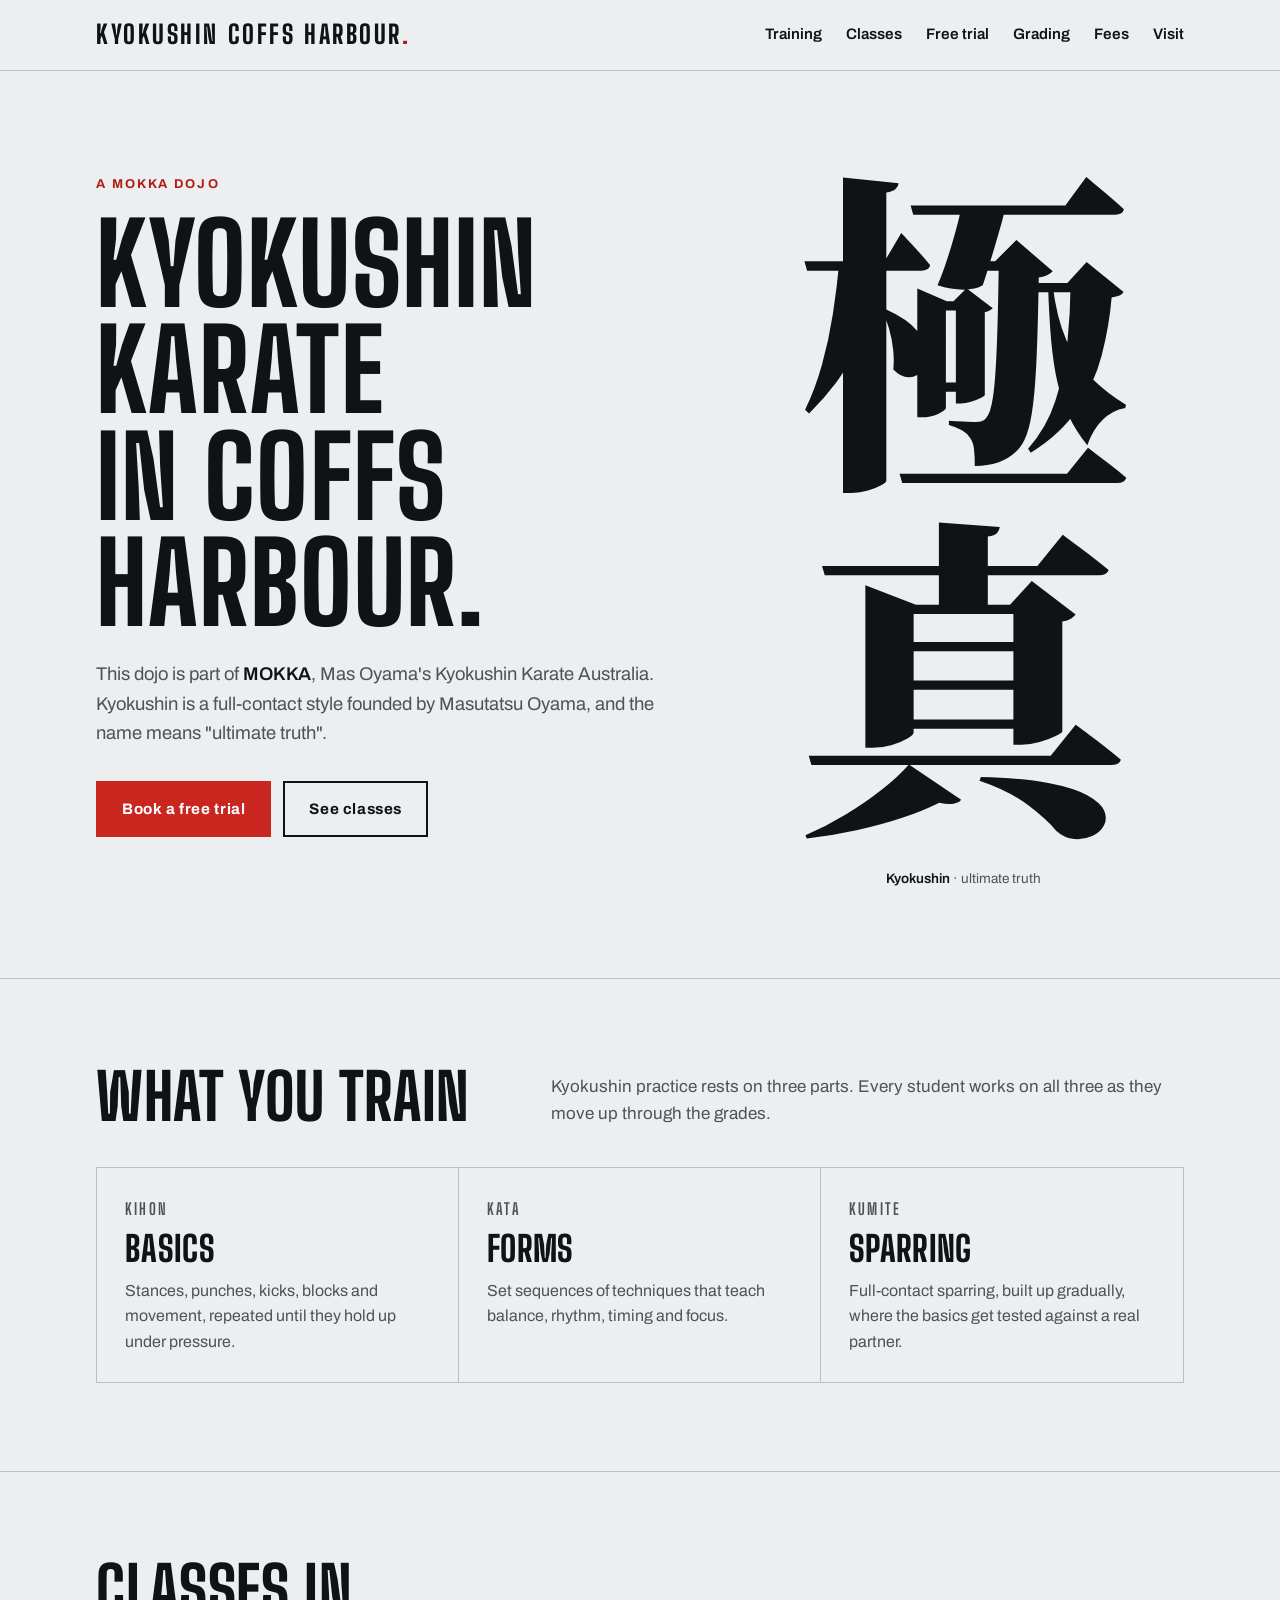
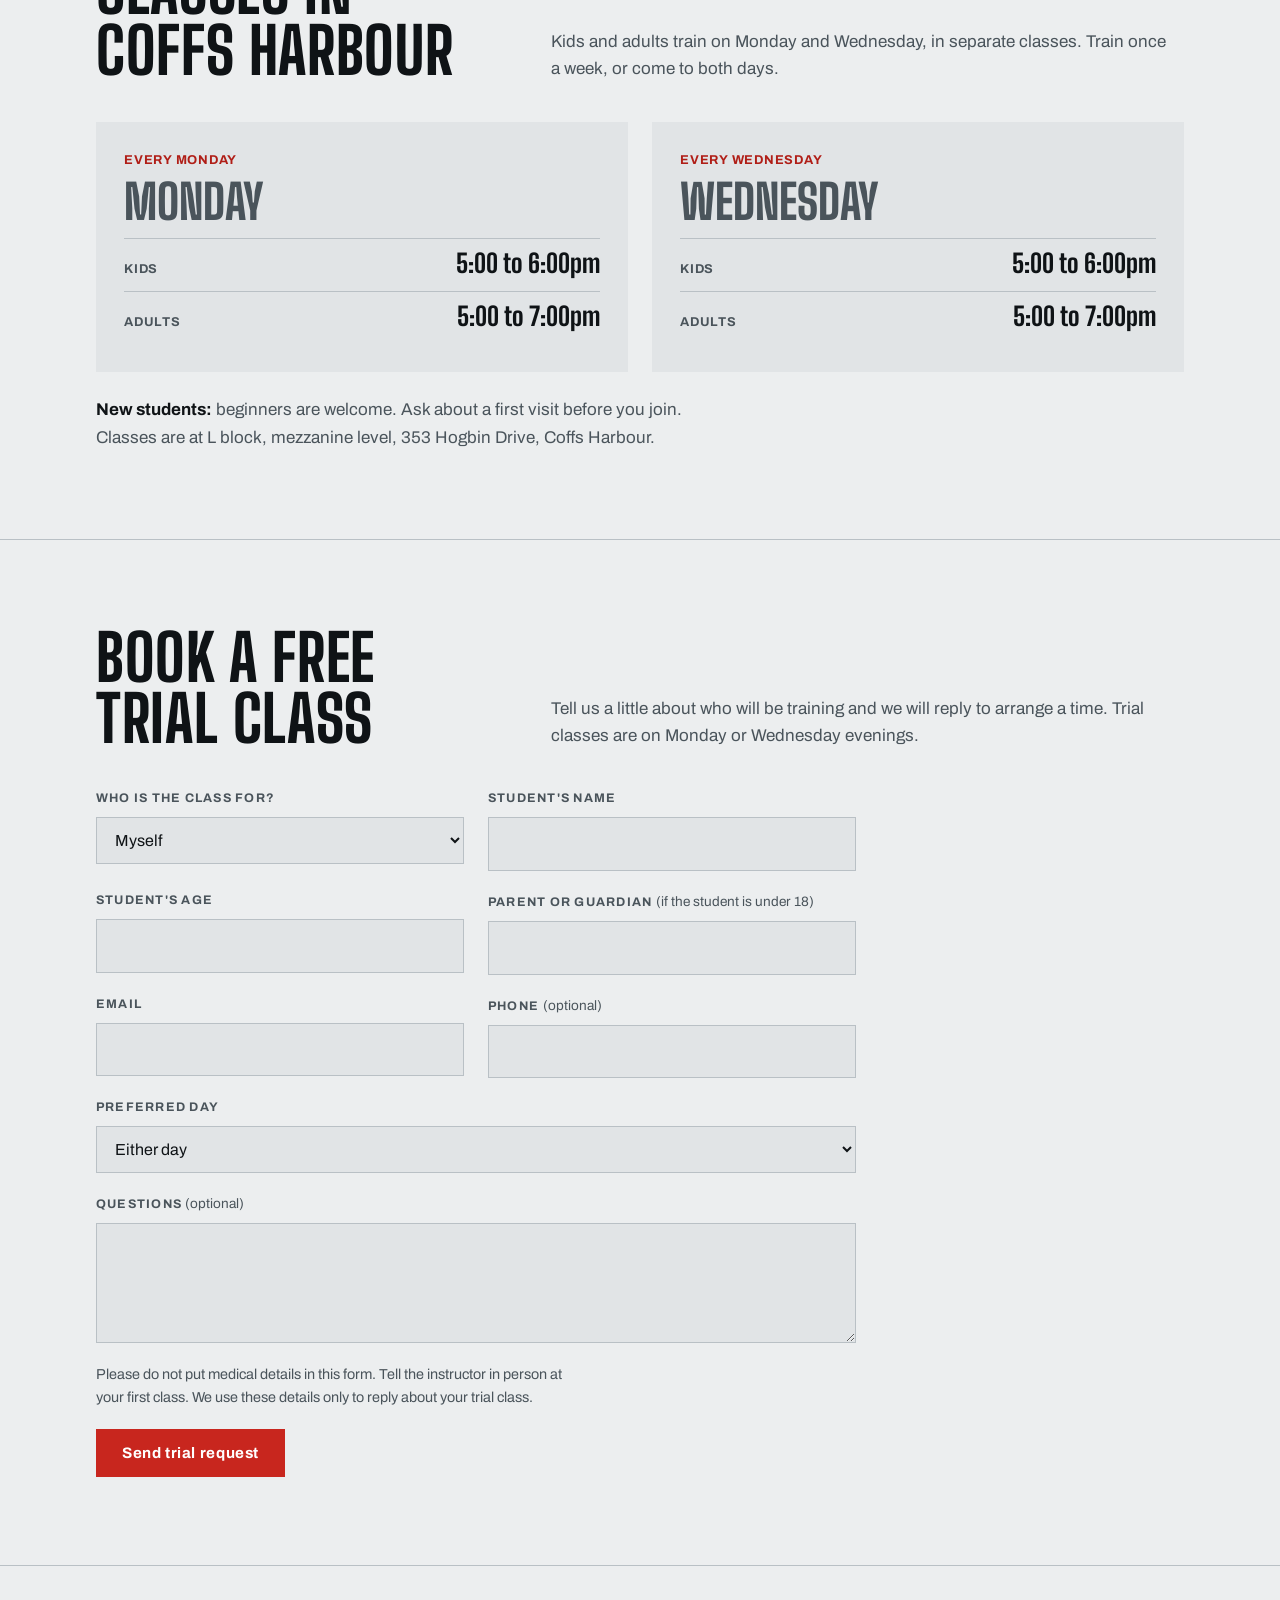
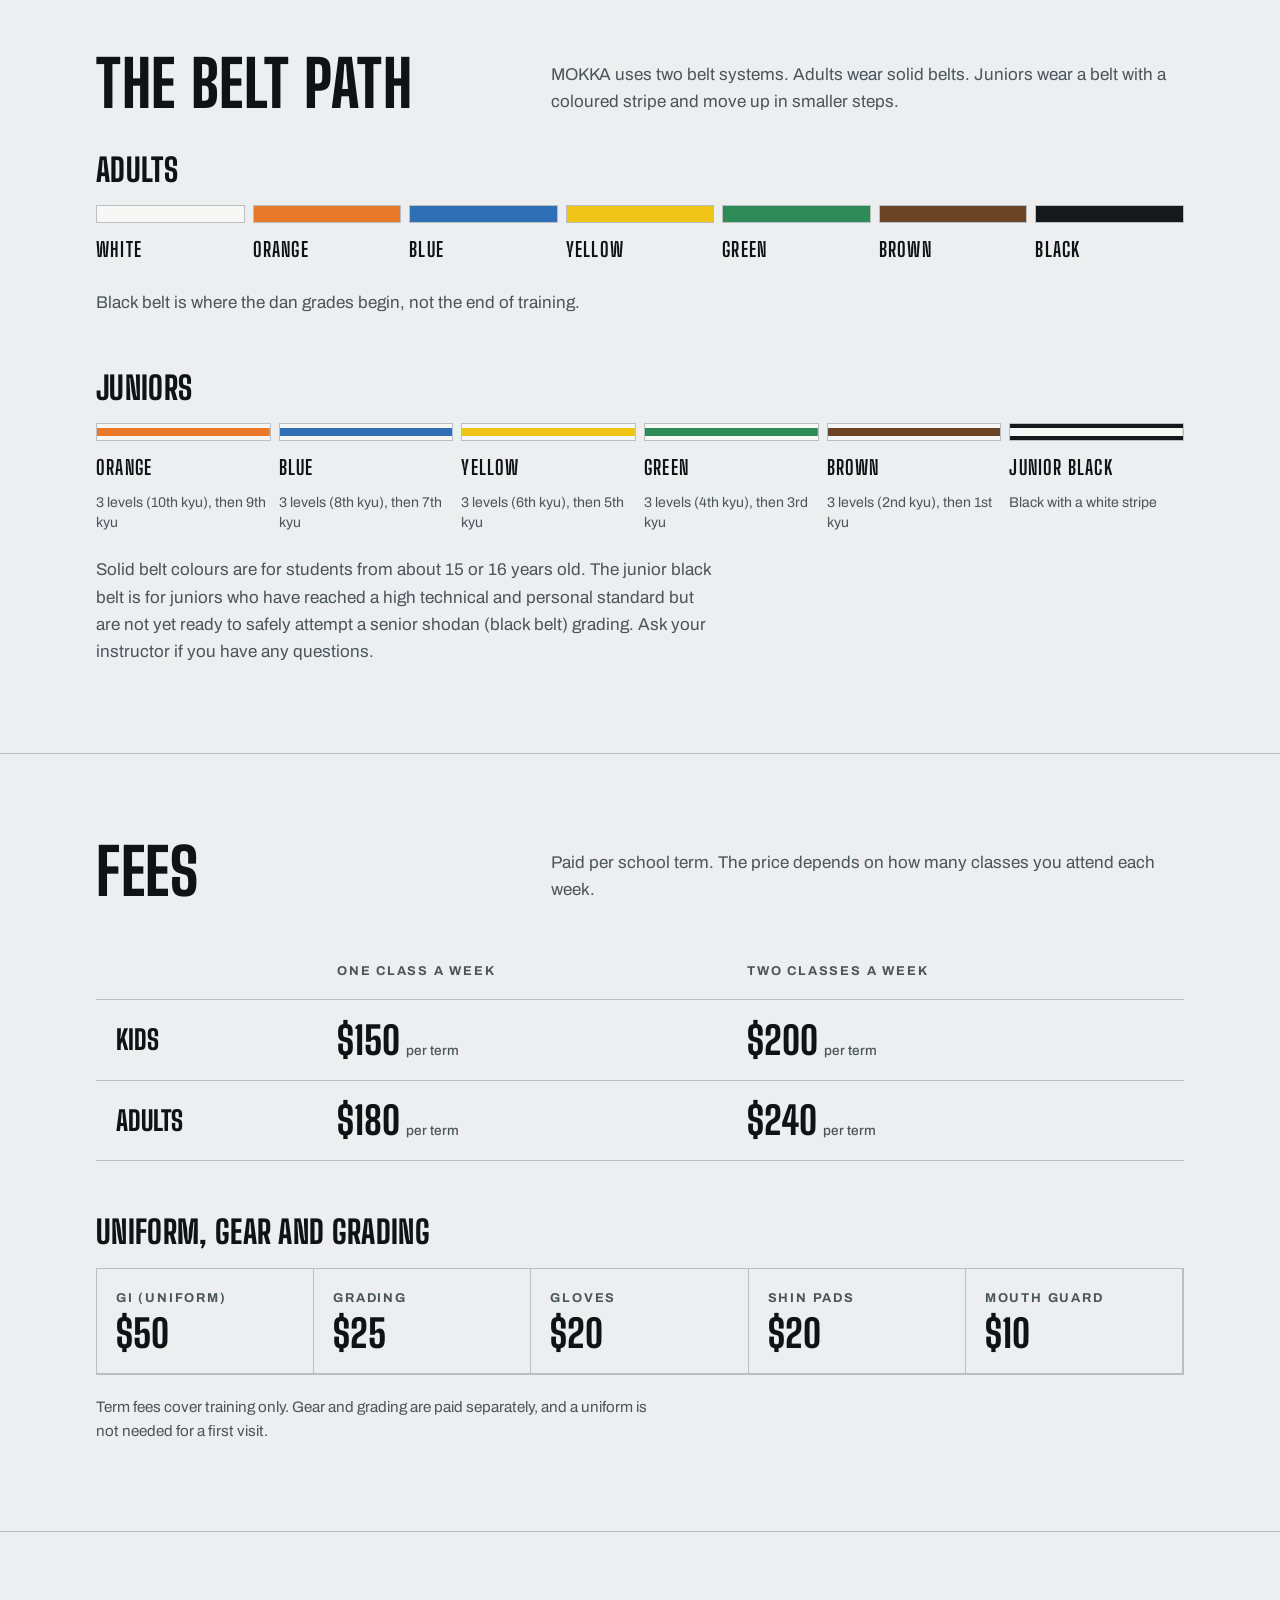
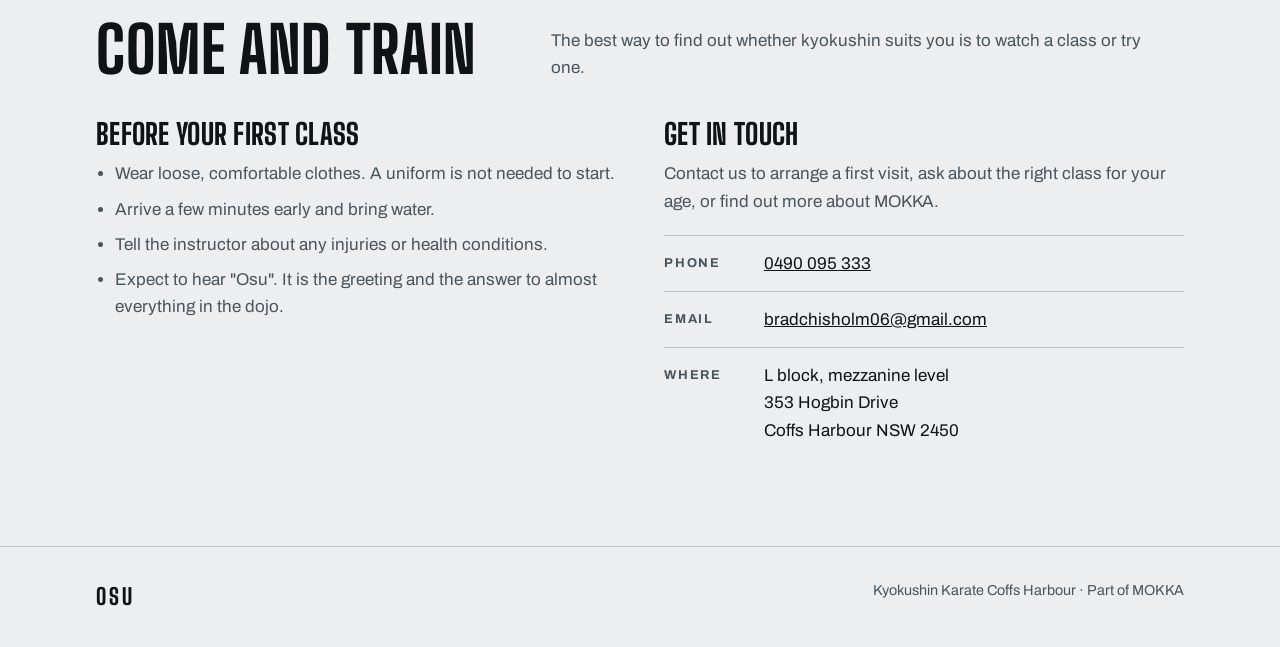
==== index.html @ 37fc2d50 "Add files via upload" ====
<!doctype html><html lang="en-AU"><head><meta charset=utf8><meta name=viewport content="width=device-width,initial-scale=1,viewport-fit=cover"><style>:root{color-scheme:light;box-sizing:border-box;padding-top:env(safe-area-inset-top,0px);padding-bottom:env(safe-area-inset-bottom,0px)}html{scroll-padding-top:env(safe-area-inset-top,0px)}body{margin:0;padding:0;font:14px -apple-system,BlinkMacSystemFont,sans-serif;background:#fff;color:#000}img{max-width:100%}[hidden]:not([hidden=until-found i]){display:none!important}</style></head><body>
<title>Kyokushin Karate Coffs Harbour</title>
<meta name="claude:viewport-fit-sides" content="cover">
<link rel="preconnect" href="https://fonts.googleapis.com">
<link rel="preconnect" href="https://fonts.gstatic.com" crossorigin>
<link rel="stylesheet" href="https://fonts.googleapis.com/css2?family=Big+Shoulders+Display:wght@700;800&family=Archivo:wght@400;500;600;700&display=swap">
<link rel="stylesheet" href="https://fonts.googleapis.com/css2?family=Noto+Serif+JP:wght@900&text=%E6%A5%B5%E7%9C%9F&display=swap">
<style>
  /* Layout: one long page. Wordmark bar, hero with an oversized kanji, then a column of ruled sections. The belt order is the one structural device because it is the real path a student follows. */
  :root {
    --bg: #ECEEEF;
    --surface: #E1E4E6;
    --fg: #0F1316;
    --muted: #4A545B;
    --rule: #B9C0C5;
    --accent: #C8261E;
    --accent-ink: #B01E17;
    --on-accent: #FFFFFF;
    --font-display: "Big Shoulders Display", "Arial Narrow", Impact, sans-serif;
    --font-body: "Archivo", system-ui, -apple-system, "Segoe UI", sans-serif;
    --font-kanji: "Noto Serif JP", "Hiragino Mincho ProN", "Yu Mincho", serif;
    --belt-white: #F7F7F5;
    --belt-orange: #E8782A;
    --belt-blue: #2F6FB5;
    --belt-yellow: #F0C419;
    --belt-green: #2E8B57;
    --belt-brown: #6B4426;
    --belt-black: #15191C;
  }
  @media (prefers-color-scheme: dark) {
    :root:not([data-theme="light"]) {
      --bg: #0E1114;
      --surface: #171B1F;
      --fg: #ECEEEF;
      --muted: #9AA4AB;
      --rule: #2B3238;
      --accent: #FF5A4D;
      --accent-ink: #FF6B5E;
      --on-accent: #0E1114;
      --belt-black: #000000;
      color-scheme: dark;
    }
  }
  :root[data-theme="dark"] {
    --bg: #0E1114;
    --surface: #171B1F;
    --fg: #ECEEEF;
    --muted: #9AA4AB;
    --rule: #2B3238;
    --accent: #FF5A4D;
    --accent-ink: #FF6B5E;
    --on-accent: #0E1114;
    --belt-black: #000000;
    color-scheme: dark;
  }

  * { box-sizing: border-box; }
  html { scroll-behavior: smooth; }
  body {
    background: var(--bg);
    color: var(--fg);
    font-family: var(--font-body);
    font-size: 17px;
    line-height: 1.6;
  }
  a { color: inherit; }
  :focus-visible { outline: 3px solid var(--accent); outline-offset: 3px; }

  .wrap {
    max-width: 1120px;
    margin-inline: auto;
    padding-left: max(16px, env(safe-area-inset-left, 0px));
    padding-right: max(16px, env(safe-area-inset-right, 0px));
  }
  .wrap > * { min-width: 0; }

  h1, h2, h3 {
    font-family: var(--font-display);
    font-weight: 800;
    line-height: 0.95;
    letter-spacing: 0.01em;
    text-transform: uppercase;
    text-wrap: balance;
    margin: 0;
  }
  p { margin: 0; max-width: 62ch; }

  /* Header */
  .bar { border-bottom: 1px solid var(--rule); }
  .bar .wrap {
    display: flex;
    flex-wrap: wrap;
    align-items: center;
    justify-content: space-between;
    gap: 12px 32px;
    padding-block: 18px;
  }
  .mark {
    font-family: var(--font-display);
    font-weight: 800;
    font-size: 1.6rem;
    letter-spacing: 0.1em;
    text-transform: uppercase;
    text-decoration: none;
    line-height: 1;
  }
  .mark span { color: var(--accent-ink); }
  nav { display: flex; flex-wrap: wrap; gap: 6px 24px; font-size: 0.95rem; font-weight: 600; }
  nav a { text-decoration: none; padding-block: 4px; border-bottom: 2px solid transparent; }
  nav a:hover { border-bottom-color: var(--accent); }

  /* Hero */
  .hero .wrap {
    display: grid;
    grid-template-columns: minmax(0, 1.15fr) minmax(0, 0.85fr);
    gap: 24px 48px;
    align-items: center;
    padding-block: clamp(40px, 7vw, 88px);
  }
  .eyebrow {
    font-size: 0.8rem;
    font-weight: 700;
    letter-spacing: 0.16em;
    text-transform: uppercase;
    color: var(--accent-ink);
    margin-bottom: 16px;
  }
  .hero h1 { font-size: clamp(3.4rem, 9vw, 7rem); }
  .hero .lede { margin-top: 24px; font-size: 1.15rem; color: var(--muted); }
  .hero .lede strong { color: var(--fg); font-weight: 600; }
  .actions { display: flex; flex-wrap: wrap; gap: 12px; margin-top: 32px; }
  .btn {
    display: inline-block;
    font-weight: 700;
    font-size: 0.95rem;
    letter-spacing: 0.04em;
    text-decoration: none;
    padding: 14px 24px;
    border: 2px solid var(--fg);
  }
  .btn.primary { background: var(--accent); border-color: var(--accent); color: var(--on-accent); }
  .btn.primary:hover { background: var(--fg); border-color: var(--fg); color: var(--bg); }
  .btn.ghost:hover { background: var(--fg); color: var(--bg); }

  .kanji {
    font-family: var(--font-kanji);
    font-weight: 900;
    font-size: clamp(9rem, 26vw, 21rem);
    line-height: 0.82;
    color: var(--fg);
    writing-mode: vertical-rl;
    text-orientation: upright;
    justify-self: center;
    letter-spacing: 0.04em;
  }
  .kanji-caption {
    grid-column: 2;
    font-size: 0.85rem;
    color: var(--muted);
    text-align: center;
    margin-top: -8px;
  }
  .kanji-caption b { color: var(--fg); font-weight: 600; }

  /* Sections */
  section { border-top: 1px solid var(--rule); }
  section > .wrap { padding-block: clamp(48px, 7vw, 88px); }
  .section-head {
    display: grid;
    grid-template-columns: minmax(0, 0.9fr) minmax(0, 1.4fr);
    gap: 16px 48px;
    margin-bottom: 40px;
    align-items: end;
  }
  .section-head h2 { font-size: clamp(2.4rem, 5.5vw, 4rem); }
  .section-head p { color: var(--muted); }

  /* Training */
  .trio { display: grid; grid-template-columns: repeat(3, minmax(0, 1fr)); gap: 0; border: 1px solid var(--rule); }
  .trio article { padding: 28px; border-right: 1px solid var(--rule); }
  .trio article:last-child { border-right: 0; }
  .jp {
    font-family: var(--font-display);
    font-weight: 700;
    font-size: 0.95rem;
    letter-spacing: 0.14em;
    text-transform: uppercase;
    color: var(--accent-ink);
    margin-bottom: 10px;
  }
  .trio h3 { font-size: 2.2rem; margin-bottom: 12px; }
  .trio p { color: var(--muted); font-size: 1rem; }

  /* Classes */
  .days { display: grid; grid-template-columns: repeat(2, minmax(0, 1fr)); gap: 24px; }
  .day { background: var(--surface); padding: 28px; display: grid; gap: 10px; align-content: start; }
  .day .when { font-family: var(--font-display); font-weight: 800; font-size: 3rem; line-height: 0.9; text-transform: uppercase; }
  .day .who { font-weight: 700; color: var(--accent-ink); letter-spacing: 0.06em; text-transform: uppercase; font-size: 0.8rem; }
  .day p { color: var(--muted); font-size: 1rem; }
  .where { margin-top: 24px; color: var(--muted); }
  .where b { color: var(--fg); }

  /* Belts */
  .ladder { list-style: none; margin: 0; padding: 0; display: grid; grid-template-columns: repeat(7, minmax(0, 1fr)); gap: 8px; }
  .ladder li { display: grid; gap: 10px; align-content: start; }
  .ladder .tape { height: 18px; background: var(--c); border: 1px solid var(--rule); }
  .ladder .name { font-family: var(--font-display); font-weight: 700; font-size: 1.25rem; letter-spacing: 0.06em; text-transform: uppercase; }
  .ladder-note { margin-top: 24px; color: var(--muted); }
  .ladder-title { font-size: 2rem; margin-bottom: 20px; }
  .junior-title { margin-top: 56px; }
  .ladder.junior { grid-template-columns: repeat(6, minmax(0, 1fr)); }
  .ladder.junior .tape {
    background: linear-gradient(var(--c), var(--c)) center / 100% 8px no-repeat, var(--base, var(--belt-white));
  }
  .ladder .detail { font-size: 0.88rem; line-height: 1.4; color: var(--muted); }
  .times { list-style: none; margin: 4px 0 0; padding: 0; display: grid; gap: 0; }
  .times li { display: flex; justify-content: space-between; align-items: baseline; gap: 16px; padding: 12px 0; border-top: 1px solid var(--rule); }
  .times span { font-weight: 700; letter-spacing: 0.06em; text-transform: uppercase; font-size: 0.8rem; color: var(--muted); }
  .times b { font-family: var(--font-display); font-weight: 800; font-size: 1.6rem; line-height: 1; font-variant-numeric: tabular-nums; }

  /* Fees */
  .fees-wrap { overflow-x: auto; }
  table { width: 100%; border-collapse: collapse; min-width: 420px; }
  th, td { text-align: left; padding: 18px 20px; border-bottom: 1px solid var(--rule); }
  thead th { font-size: 0.8rem; letter-spacing: 0.14em; text-transform: uppercase; color: var(--muted); font-weight: 700; }
  tbody th { font-family: var(--font-display); font-size: 1.7rem; font-weight: 800; text-transform: uppercase; }
  td { font-family: var(--font-display); font-weight: 800; font-size: 2.4rem; line-height: 1; font-variant-numeric: tabular-nums; }
  td small { font-family: var(--font-body); font-weight: 500; font-size: 0.85rem; color: var(--muted); margin-left: 6px; }
  .fees-note { margin-top: 20px; color: var(--muted); font-size: 0.95rem; }

  .extras { margin-top: 56px; }
  .extras h3 { font-size: 2rem; margin-bottom: 20px; }
  .extras dl { margin: 0; display: grid; grid-template-columns: repeat(auto-fit, minmax(150px, 1fr)); gap: 0; border: 1px solid var(--rule); }
  .extras .item { padding: 20px; border-right: 1px solid var(--rule); border-bottom: 1px solid var(--rule); margin: -1px 0 0 -1px; display: grid; gap: 6px; align-content: start; }
  .extras dt { font-size: 0.8rem; letter-spacing: 0.14em; text-transform: uppercase; color: var(--muted); font-weight: 700; }
  .extras dd { margin: 0; font-family: var(--font-display); font-weight: 800; font-size: 2.4rem; line-height: 1; font-variant-numeric: tabular-nums; }

  /* Trial form */
  .trial-form { display: grid; gap: 20px; max-width: 760px; }
  .form-grid { display: grid; grid-template-columns: repeat(2, minmax(0, 1fr)); gap: 20px 24px; }
  .field { display: grid; gap: 8px; align-content: start; min-width: 0; }
  .field.wide { grid-column: 1 / -1; }
  .field label { font-weight: 700; letter-spacing: 0.1em; text-transform: uppercase; font-size: 0.78rem; color: var(--muted); }
  .field label small { text-transform: none; letter-spacing: 0; font-weight: 400; font-size: 0.85rem; }
  .field input, .field select, .field textarea {
    width: 100%;
    font: inherit;
    font-size: 1rem;
    color: var(--fg);
    background: var(--surface);
    border: 1px solid var(--rule);
    border-radius: 0;
    padding: 13px 14px;
    min-width: 0;
  }
  .field textarea { min-height: 120px; resize: vertical; }
  .field input:focus-visible, .field select:focus-visible, .field textarea:focus-visible { outline: 3px solid var(--accent); outline-offset: 1px; border-color: var(--fg); }
  .hp { position: absolute; left: -9999px; width: 1px; height: 1px; overflow: hidden; }
  .form-actions { display: flex; flex-wrap: wrap; align-items: center; gap: 16px 24px; }
  button.btn { font-family: inherit; cursor: pointer; background: transparent; color: var(--fg); }
  button.btn.primary { background: var(--accent); color: var(--on-accent); }
  button.btn:disabled { opacity: 0.6; cursor: wait; }
  .form-note { color: var(--muted); font-size: 0.9rem; }
  .form-status { min-height: 1.5em; font-weight: 600; }
  .form-status.ok { color: var(--fg); border-left: 4px solid var(--accent); padding-left: 12px; }
  .form-status.err { color: var(--accent-ink); }

  /* Visit */
  .visit { display: grid; grid-template-columns: minmax(0, 1fr) minmax(0, 1fr); gap: 32px 48px; }
  .visit h3 { font-size: 1.8rem; margin-bottom: 12px; }
  .visit p { color: var(--muted); }
  .visit ul { margin: 0; padding-left: 1.1em; color: var(--muted); display: grid; gap: 8px; }
  .visit .contact-list { list-style: none; margin: 20px 0 0; padding: 0; display: grid; gap: 0; color: var(--fg); }
  .visit .contact-list li { display: grid; grid-template-columns: 5.5rem minmax(0, 1fr); gap: 12px; padding: 14px 0; border-top: 1px solid var(--rule); }
  .visit .contact-list span { font-weight: 700; letter-spacing: 0.14em; text-transform: uppercase; font-size: 0.8rem; color: var(--muted); padding-top: 3px; }
  .visit .contact-list a { overflow-wrap: anywhere; }
  .visit .contact-list address { font-style: normal; }

  footer { border-top: 1px solid var(--rule); }
  footer .wrap { padding-block: 32px; display: flex; flex-wrap: wrap; gap: 8px 32px; justify-content: space-between; color: var(--muted); font-size: 0.9rem; }
  footer .osu { font-family: var(--font-display); font-weight: 800; font-size: 1.4rem; letter-spacing: 0.14em; color: var(--fg); text-transform: uppercase; }

  @media (max-width: 860px) {
    .hero .wrap { grid-template-columns: minmax(0, 1fr); }
    .kanji { order: -1; justify-self: start; writing-mode: horizontal-tb; font-size: clamp(6rem, 30vw, 10rem); line-height: 1; }
    .kanji-caption { grid-column: 1; order: -1; text-align: left; margin-top: -16px; }
    .section-head { grid-template-columns: minmax(0, 1fr); }
    .trio { grid-template-columns: minmax(0, 1fr); }
    .trio article { border-right: 0; border-bottom: 1px solid var(--rule); }
    .trio article:last-child { border-bottom: 0; }
    .days { grid-template-columns: minmax(0, 1fr); }
    .ladder, .ladder.junior { grid-template-columns: repeat(2, minmax(0, 1fr)); gap: 20px 16px; }
    .visit { grid-template-columns: minmax(0, 1fr); }
    .form-grid { grid-template-columns: minmax(0, 1fr); }
    table { min-width: 0; }
    th, td { padding: 14px 8px; }
    thead th { font-size: 0.7rem; letter-spacing: 0.06em; }
    tbody th { font-size: 1.3rem; }
    td { font-size: 1.8rem; }
    td small { display: block; margin: 4px 0 0; }
  }
  @media (prefers-reduced-motion: reduce) {
    html { scroll-behavior: auto; }
  }
</style>

<header class="bar">
  <div class="wrap">
    <a class="mark" href="#top">Kyokushin Coffs Harbour<span>.</span></a>
    <nav aria-label="Main">
      <a href="#train">Training</a>
      <a href="#classes">Classes</a>
      <a href="#trial">Free trial</a>
      <a href="#grading">Grading</a>
      <a href="#fees">Fees</a>
      <a href="#visit">Visit</a>
    </nav>
  </div>
</header>

<main id="top">
  <div class="hero">
    <div class="wrap">
      <div>
        <p class="eyebrow">A MOKKA dojo</p>
        <h1>Kyokushin karate in Coffs Harbour.</h1>
        <p class="lede">This dojo is part of <strong>MOKKA</strong>, Mas Oyama's Kyokushin Karate Australia. Kyokushin is a full-contact style founded by Masutatsu Oyama, and the name means "ultimate truth".</p>
        <div class="actions">
          <a class="btn primary" href="#trial">Book a free trial</a>
          <a class="btn ghost" href="#classes">See classes</a>
        </div>
      </div>
      <div class="kanji" role="img" aria-label="Kyokushin written in Japanese: 極真">極真</div>
      <p class="kanji-caption"><b>Kyokushin</b> &middot; ultimate truth</p>
    </div>
  </div>

  <section id="train">
    <div class="wrap">
      <div class="section-head">
        <h2>What you train</h2>
        <p>Kyokushin practice rests on three parts. Every student works on all three as they move up through the grades.</p>
      </div>
      <div class="trio">
        <article>
          <p class="jp">Kihon</p>
          <h3>Basics</h3>
          <p>Stances, punches, kicks, blocks and movement, repeated until they hold up under pressure.</p>
        </article>
        <article>
          <p class="jp">Kata</p>
          <h3>Forms</h3>
          <p>Set sequences of techniques that teach balance, rhythm, timing and focus.</p>
        </article>
        <article>
          <p class="jp">Kumite</p>
          <h3>Sparring</h3>
          <p>Full-contact sparring, built up gradually, where the basics get tested against a real partner.</p>
        </article>
      </div>
    </div>
  </section>

  <section id="classes">
    <div class="wrap">
      <div class="section-head">
        <h2>Classes in Coffs Harbour</h2>
        <p>Kids and adults train on Monday and Wednesday, in separate classes. Train once a week, or come to both days.</p>
      </div>
      <div class="days">
        <article class="day">
          <p class="who">Every Monday</p>
          <p class="when">Monday</p>
          <ul class="times">
            <li><span>Kids</span><b>5:00 to 6:00pm</b></li>
            <li><span>Adults</span><b>5:00 to 7:00pm</b></li>
          </ul>
        </article>
        <article class="day">
          <p class="who">Every Wednesday</p>
          <p class="when">Wednesday</p>
          <ul class="times">
            <li><span>Kids</span><b>5:00 to 6:00pm</b></li>
            <li><span>Adults</span><b>5:00 to 7:00pm</b></li>
          </ul>
        </article>
      </div>
      <p class="where"><b>New students:</b> beginners are welcome. Ask about a first visit before you join. Classes are at L block, mezzanine level, 353 Hogbin Drive, Coffs Harbour.</p>
    </div>
  </section>

  <section id="trial">
    <div class="wrap">
      <div class="section-head">
        <h2>Book a free trial class</h2>
        <p>Tell us a little about who will be training and we will reply to arrange a time. Trial classes are on Monday or Wednesday evenings.</p>
      </div>
      <form class="trial-form" id="trial-form" name="trial" method="POST" data-netlify="true" netlify-honeypot="bot-field">
        <input type="hidden" name="form-name" value="trial">
        <input type="hidden" name="subject" value="New trial class request from the website">
        <p class="hp" aria-hidden="true"><label>Leave this empty: <input name="bot-field" type="text" tabindex="-1" autocomplete="off"></label></p>
        <div class="form-grid">
          <div class="field">
            <label for="who">Who is the class for?</label>
            <select id="who" name="who" required>
              <option value="Myself">Myself</option>
              <option value="My child">My child</option>
            </select>
          </div>
          <div class="field">
            <label for="student-name">Student's name</label>
            <input id="student-name" name="student-name" type="text" autocomplete="off" required>
          </div>
          <div class="field">
            <label for="age">Student's age</label>
            <input id="age" name="age" type="number" inputmode="numeric" min="1" max="99" required>
          </div>
          <div class="field">
            <label for="guardian-name">Parent or guardian <small>(if the student is under 18)</small></label>
            <input id="guardian-name" name="guardian-name" type="text" autocomplete="name">
          </div>
          <div class="field">
            <label for="email">Email</label>
            <input id="email" name="email" type="email" autocomplete="email" required>
          </div>
          <div class="field">
            <label for="phone">Phone <small>(optional)</small></label>
            <input id="phone" name="phone" type="tel" autocomplete="tel">
          </div>
          <div class="field wide">
            <label for="day">Preferred day</label>
            <select id="day" name="day">
              <option value="Either day">Either day</option>
              <option value="Monday">Monday</option>
              <option value="Wednesday">Wednesday</option>
            </select>
          </div>
          <div class="field wide">
            <label for="message">Questions <small>(optional)</small></label>
            <textarea id="message" name="message"></textarea>
          </div>
        </div>
        <p class="form-note">Please do not put medical details in this form. Tell the instructor in person at your first class. We use these details only to reply about your trial class.</p>
        <div class="form-actions">
          <button class="btn primary" type="submit">Send trial request</button>
          <p class="form-status" id="trial-status" role="status" aria-live="polite"></p>
        </div>
      </form>
    </div>
  </section>

  <section id="grading">
    <div class="wrap">
      <div class="section-head">
        <h2>The belt path</h2>
        <p>MOKKA uses two belt systems. Adults wear solid belts. Juniors wear a belt with a coloured stripe and move up in smaller steps.</p>
      </div>
      <h3 class="ladder-title">Adults</h3>
      <ol class="ladder" aria-label="Adult belt order from white to black">
        <li style="--c: var(--belt-white)"><span class="tape"></span><span class="name">White</span></li>
        <li style="--c: var(--belt-orange)"><span class="tape"></span><span class="name">Orange</span></li>
        <li style="--c: var(--belt-blue)"><span class="tape"></span><span class="name">Blue</span></li>
        <li style="--c: var(--belt-yellow)"><span class="tape"></span><span class="name">Yellow</span></li>
        <li style="--c: var(--belt-green)"><span class="tape"></span><span class="name">Green</span></li>
        <li style="--c: var(--belt-brown)"><span class="tape"></span><span class="name">Brown</span></li>
        <li style="--c: var(--belt-black)"><span class="tape"></span><span class="name">Black</span></li>
      </ol>
      <p class="ladder-note">Black belt is where the dan grades begin, not the end of training.</p>

      <h3 class="ladder-title junior-title">Juniors</h3>
      <ol class="ladder junior" aria-label="Junior belt order from orange to junior black belt">
        <li style="--c: var(--belt-orange)"><span class="tape"></span><span class="name">Orange</span><span class="detail">3 levels (10th kyu), then 9th kyu</span></li>
        <li style="--c: var(--belt-blue)"><span class="tape"></span><span class="name">Blue</span><span class="detail">3 levels (8th kyu), then 7th kyu</span></li>
        <li style="--c: var(--belt-yellow)"><span class="tape"></span><span class="name">Yellow</span><span class="detail">3 levels (6th kyu), then 5th kyu</span></li>
        <li style="--c: var(--belt-green)"><span class="tape"></span><span class="name">Green</span><span class="detail">3 levels (4th kyu), then 3rd kyu</span></li>
        <li style="--c: var(--belt-brown)"><span class="tape"></span><span class="name">Brown</span><span class="detail">3 levels (2nd kyu), then 1st kyu</span></li>
        <li style="--c: var(--belt-white); --base: var(--belt-black)"><span class="tape"></span><span class="name">Junior black</span><span class="detail">Black with a white stripe</span></li>
      </ol>
      <p class="ladder-note">Solid belt colours are for students from about 15 or 16 years old. The junior black belt is for juniors who have reached a high technical and personal standard but are not yet ready to safely attempt a senior shodan (black belt) grading. Ask your instructor if you have any questions.</p>
    </div>
  </section>

  <section id="fees">
    <div class="wrap">
      <div class="section-head">
        <h2>Fees</h2>
        <p>Paid per school term. The price depends on how many classes you attend each week.</p>
      </div>
      <div class="fees-wrap">
        <table>
          <thead>
            <tr><th scope="col"></th><th scope="col">One class a week</th><th scope="col">Two classes a week</th></tr>
          </thead>
          <tbody>
            <tr><th scope="row">Kids</th><td>$150<small>per term</small></td><td>$200<small>per term</small></td></tr>
            <tr><th scope="row">Adults</th><td>$180<small>per term</small></td><td>$240<small>per term</small></td></tr>
          </tbody>
        </table>
      </div>
      <div class="extras">
        <h3>Uniform, gear and grading</h3>
        <dl>
          <div class="item"><dt>Gi (uniform)</dt><dd>$50</dd></div>
          <div class="item"><dt>Grading</dt><dd>$25</dd></div>
          <div class="item"><dt>Gloves</dt><dd>$20</dd></div>
          <div class="item"><dt>Shin pads</dt><dd>$20</dd></div>
          <div class="item"><dt>Mouth guard</dt><dd>$10</dd></div>
        </dl>
        <p class="fees-note">Term fees cover training only. Gear and grading are paid separately, and a uniform is not needed for a first visit.</p>
      </div>
    </div>
  </section>

  <section id="visit">
    <div class="wrap">
      <div class="section-head">
        <h2>Come and train</h2>
        <p>The best way to find out whether kyokushin suits you is to watch a class or try one.</p>
      </div>
      <div class="visit">
        <div>
          <h3>Before your first class</h3>
          <ul>
            <li>Wear loose, comfortable clothes. A uniform is not needed to start.</li>
            <li>Arrive a few minutes early and bring water.</li>
            <li>Tell the instructor about any injuries or health conditions.</li>
            <li>Expect to hear "Osu". It is the greeting and the answer to almost everything in the dojo.</li>
          </ul>
        </div>
        <div>
          <h3>Get in touch</h3>
          <p>Contact us to arrange a first visit, ask about the right class for your age, or find out more about MOKKA.</p>
          <ul class="contact-list">
            <li><span>Phone</span><a href="tel:0490095333">0490 095 333</a></li>
            <li><span>Email</span><a href="mailto:bradchisholm06@gmail.com">bradchisholm06@gmail.com</a></li>
            <li><span>Where</span><address>L block, mezzanine level<br>353 Hogbin Drive<br>Coffs Harbour NSW 2450</address></li>
          </ul>
        </div>
      </div>
    </div>
  </section>
</main>

<footer>
  <div class="wrap">
    <span class="osu">Osu</span>
    <span>Kyokushin Karate Coffs Harbour &middot; Part of MOKKA</span>
  </div>
</footer>
<script>
(function () {
  var form = document.getElementById('trial-form');
  var status = document.getElementById('trial-status');
  if (!form || !status) return;
  form.addEventListener('submit', function (e) {
    e.preventDefault();
    var btn = form.querySelector('button[type="submit"]');
    btn.disabled = true;
    status.className = 'form-status';
    status.textContent = 'Sending...';
    fetch('/', {
      method: 'POST',
      headers: { 'Content-Type': 'application/x-www-form-urlencoded' },
      body: new URLSearchParams(new FormData(form)).toString()
    }).then(function (res) {
      if (!res.ok) throw new Error('not ok');
      status.className = 'form-status ok';
      status.textContent = 'Thanks. We have your details and will reply by email or phone to arrange your trial class.';
      form.reset();
    }).catch(function () {
      status.className = 'form-status err';
      status.textContent = 'Sorry, that did not send. Please call 0490 095 333 or email bradchisholm06@gmail.com.';
    }).then(function () {
      btn.disabled = false;
    });
  });
})();
</script>
</body></html>
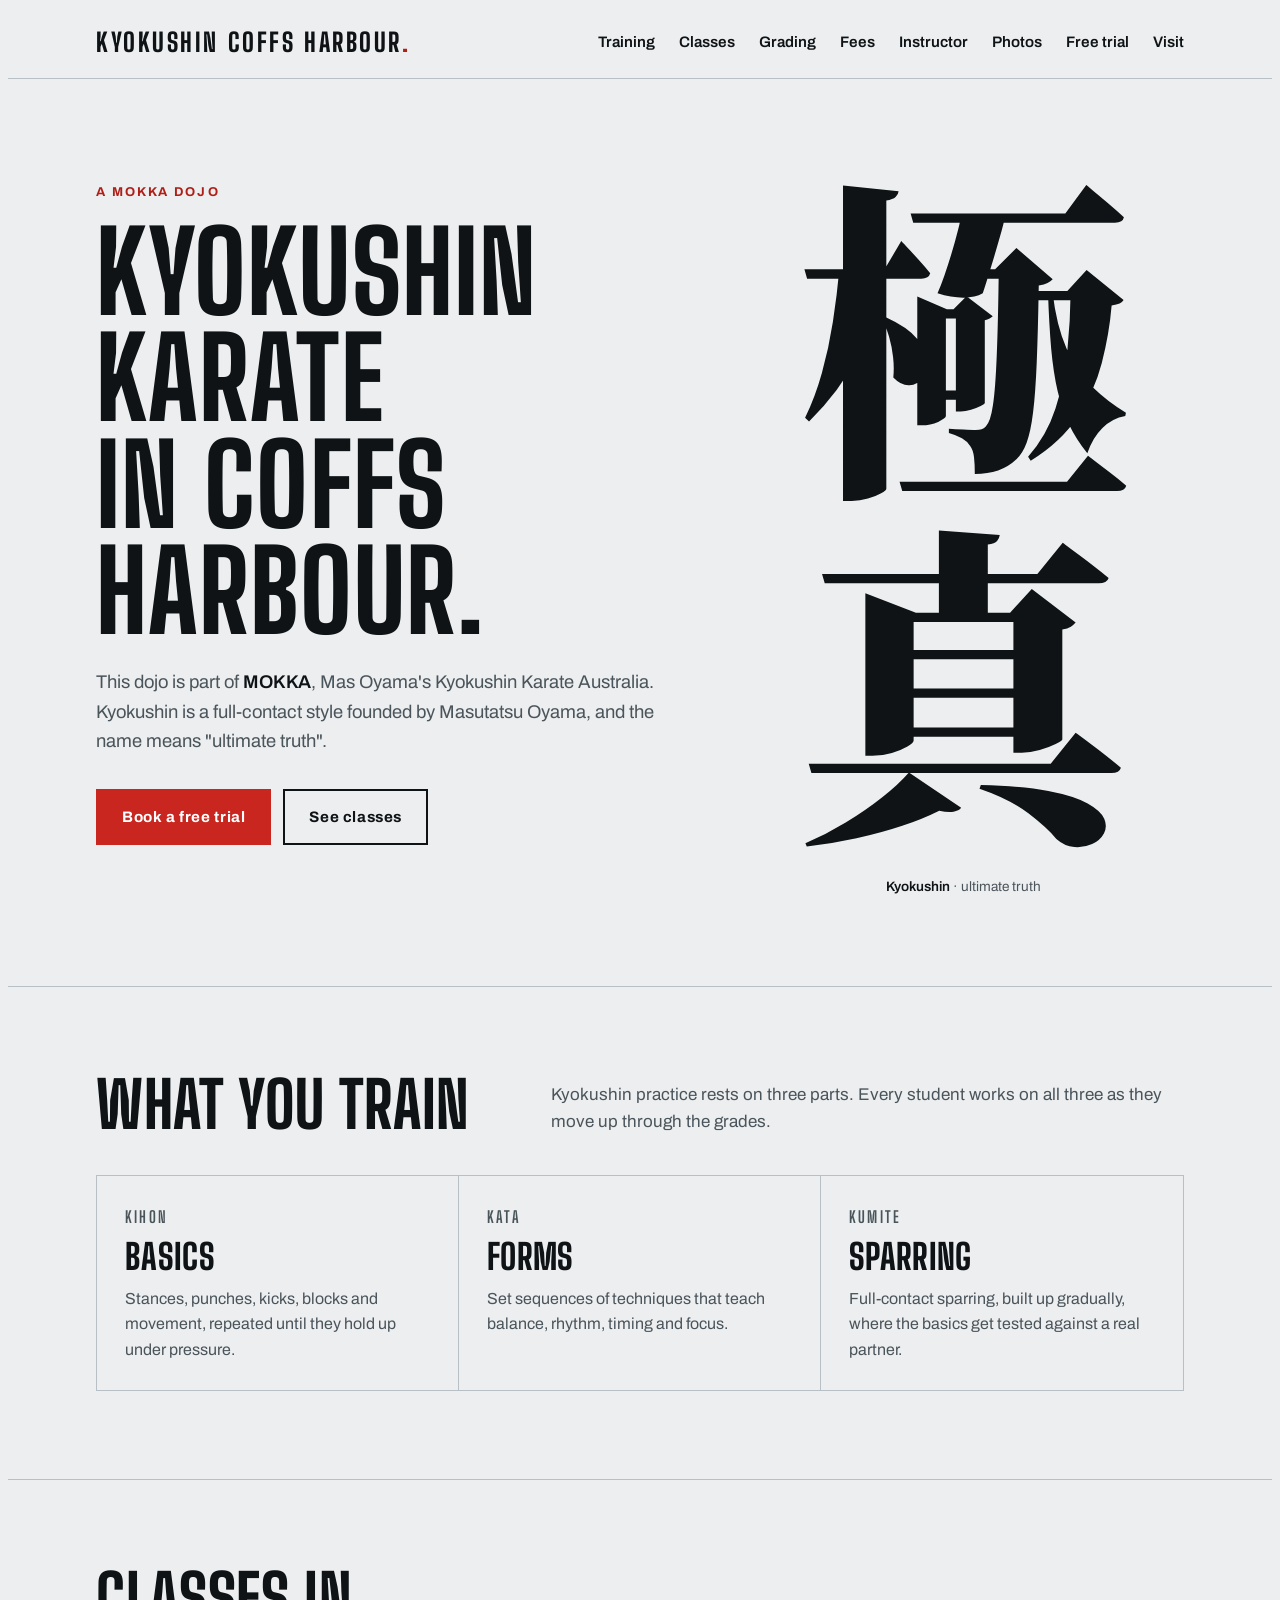
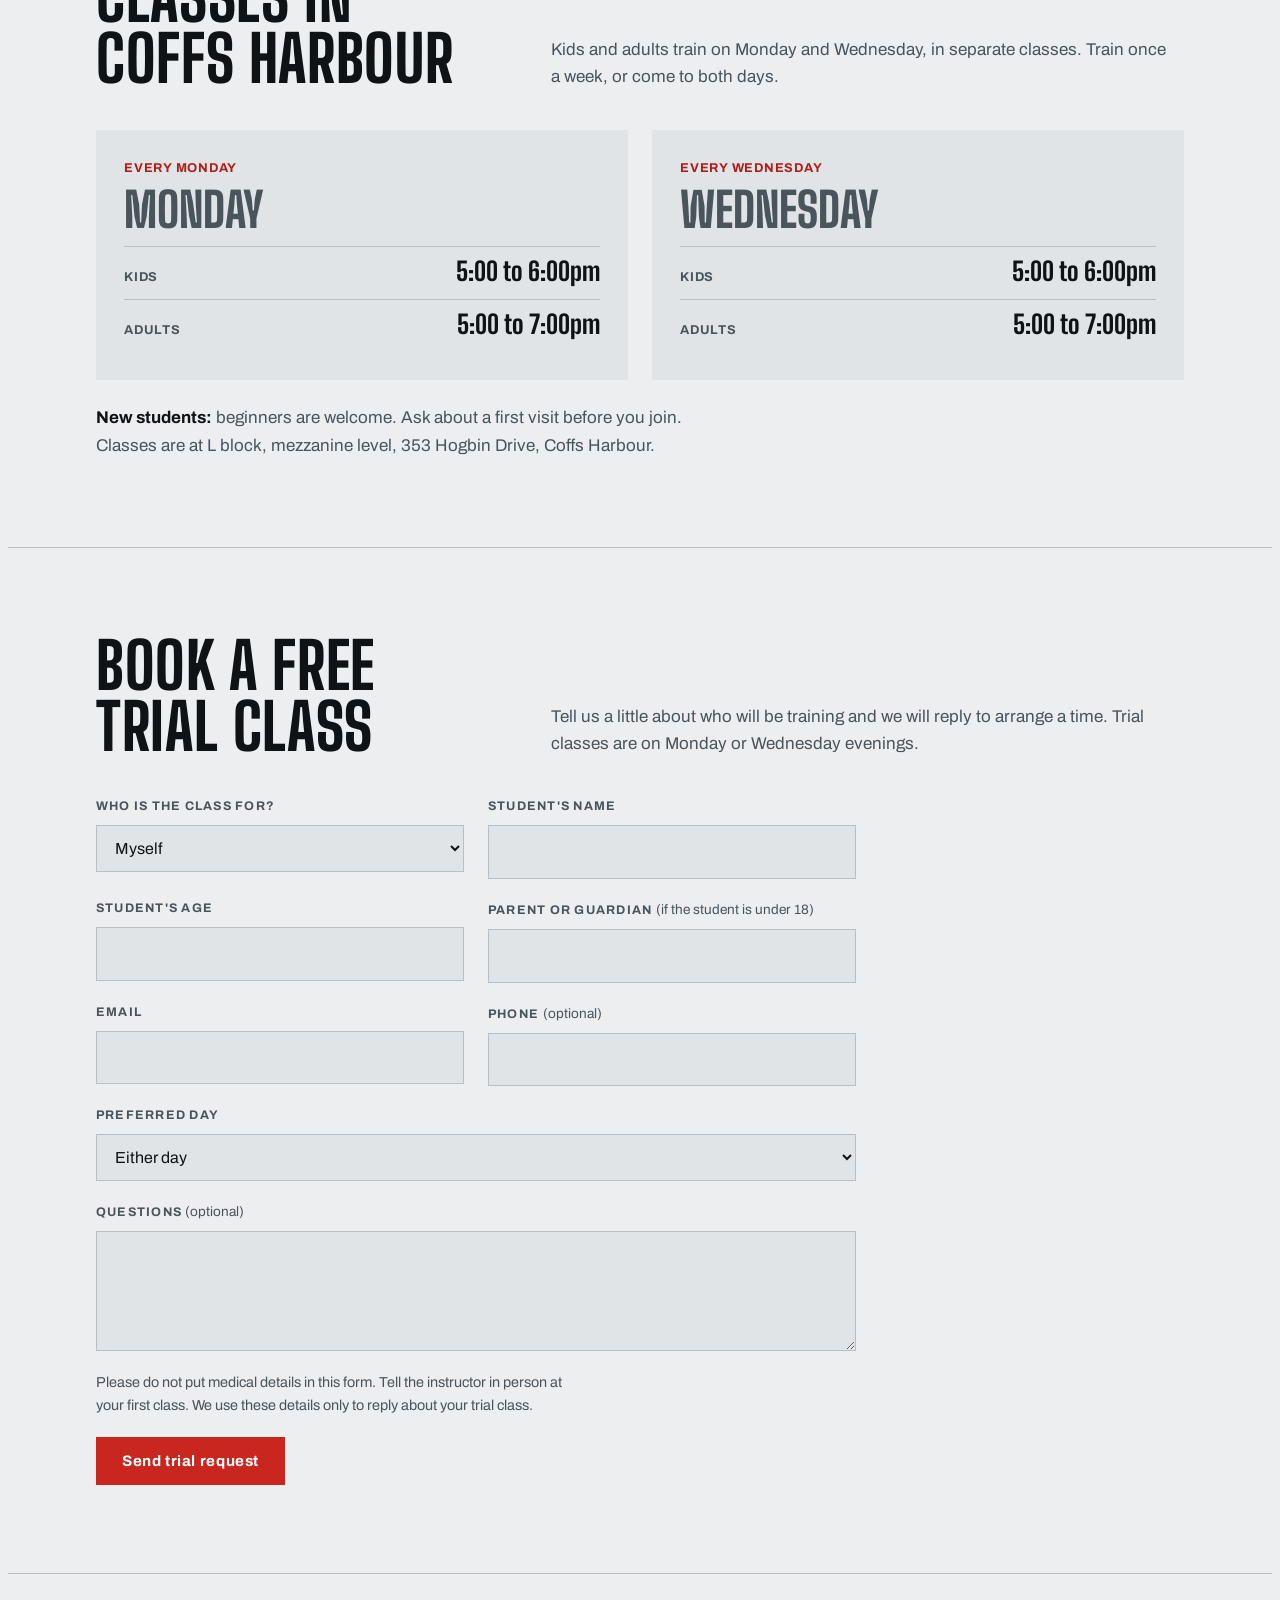
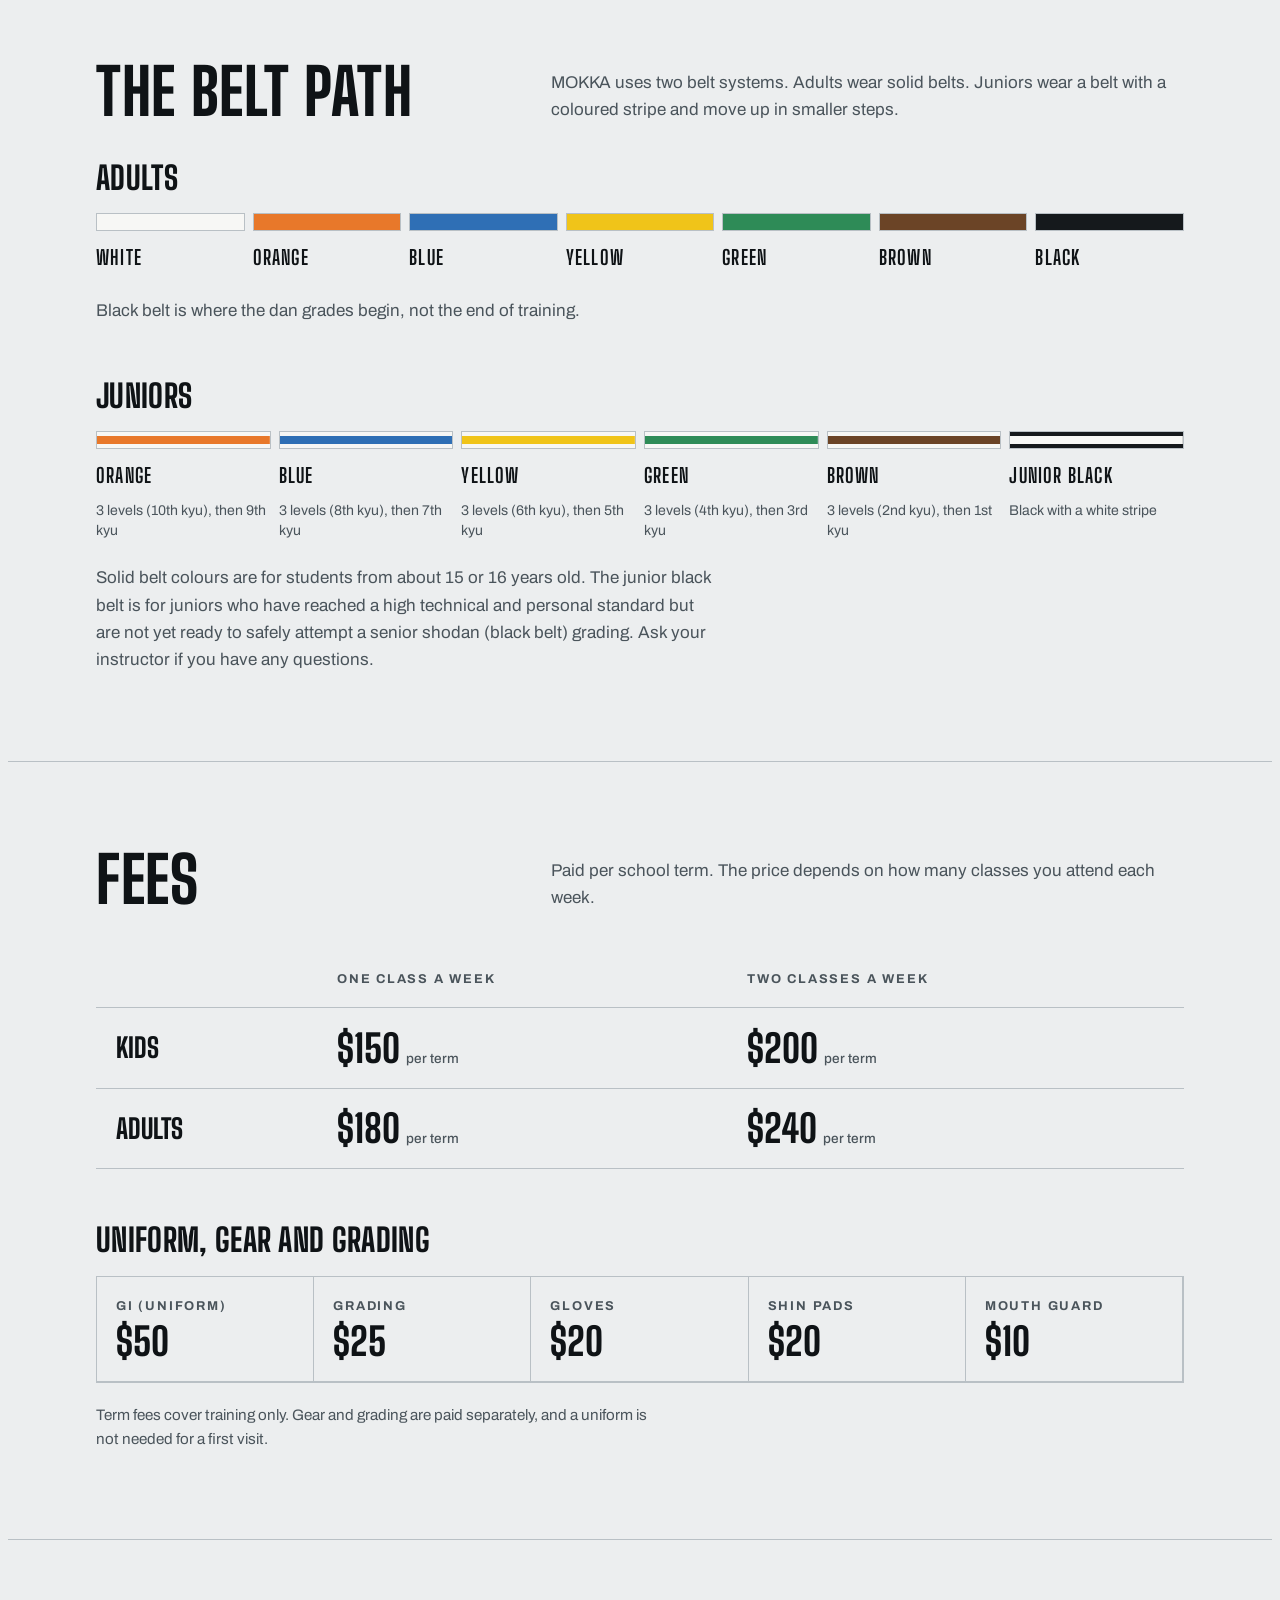
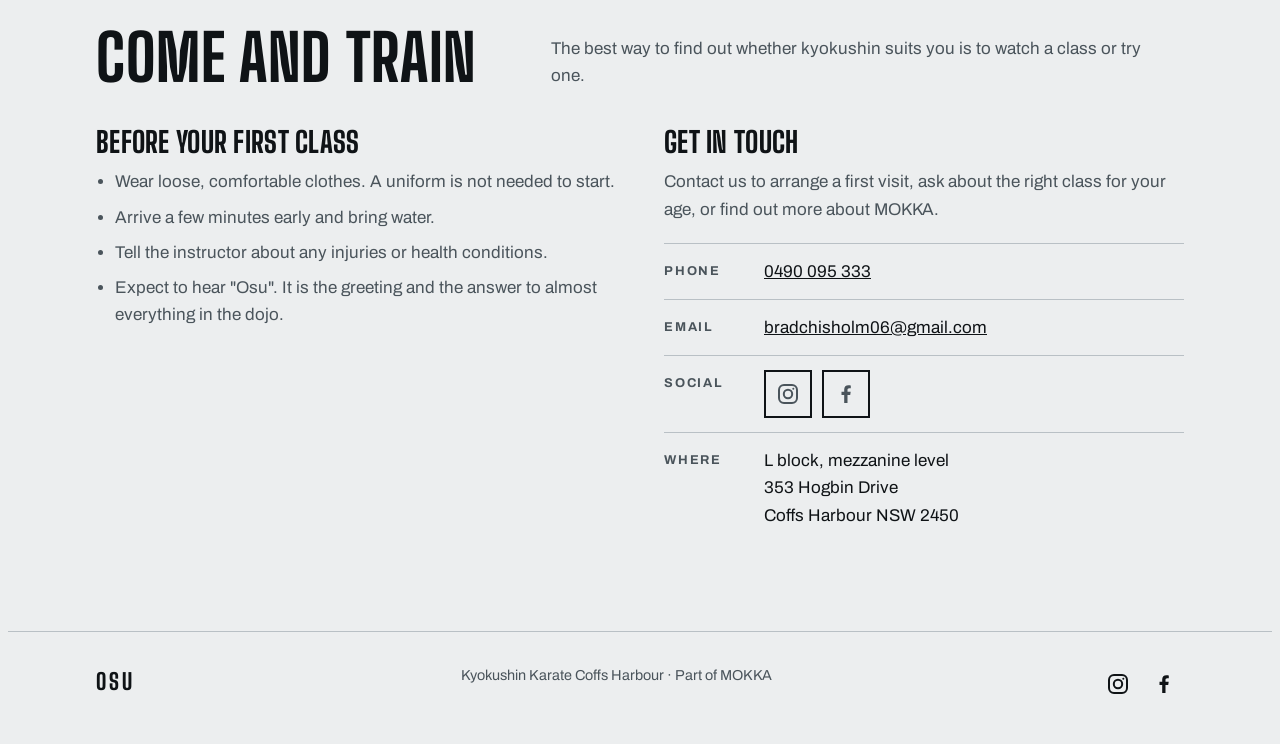
==== commit b79a0b59: "Rename index (2).html to index.html" ====
--- a/index.html
+++ b/index.html
@@ -1,318 +1,29 @@
-<!doctype html><html lang="en-AU"><head><meta charset=utf8><meta name=viewport content="width=device-width,initial-scale=1,viewport-fit=cover"><style>:root{color-scheme:light;box-sizing:border-box;padding-top:env(safe-area-inset-top,0px);padding-bottom:env(safe-area-inset-bottom,0px)}html{scroll-padding-top:env(safe-area-inset-top,0px)}body{margin:0;padding:0;font:14px -apple-system,BlinkMacSystemFont,sans-serif;background:#fff;color:#000}img{max-width:100%}[hidden]:not([hidden=until-found i]){display:none!important}</style></head><body>
+<!doctype html>
+<html lang="en-AU">
+<head>
+<meta charset="utf-8">
+<meta name="viewport" content="width=device-width, initial-scale=1, viewport-fit=cover">
 <title>Kyokushin Karate Coffs Harbour</title>
+<meta name="description" content="Kyokushin karate classes for kids and adults in Coffs Harbour. A MOKKA dojo. Book a free trial class.">
 <meta name="claude:viewport-fit-sides" content="cover">
 <link rel="preconnect" href="https://fonts.googleapis.com">
 <link rel="preconnect" href="https://fonts.gstatic.com" crossorigin>
 <link rel="stylesheet" href="https://fonts.googleapis.com/css2?family=Big+Shoulders+Display:wght@700;800&family=Archivo:wght@400;500;600;700&display=swap">
 <link rel="stylesheet" href="https://fonts.googleapis.com/css2?family=Noto+Serif+JP:wght@900&text=%E6%A5%B5%E7%9C%9F&display=swap">
-<style>
-  /* Layout: one long page. Wordmark bar, hero with an oversized kanji, then a column of ruled sections. The belt order is the one structural device because it is the real path a student follows. */
-  :root {
-    --bg: #ECEEEF;
-    --surface: #E1E4E6;
-    --fg: #0F1316;
-    --muted: #4A545B;
-    --rule: #B9C0C5;
-    --accent: #C8261E;
-    --accent-ink: #B01E17;
-    --on-accent: #FFFFFF;
-    --font-display: "Big Shoulders Display", "Arial Narrow", Impact, sans-serif;
-    --font-body: "Archivo", system-ui, -apple-system, "Segoe UI", sans-serif;
-    --font-kanji: "Noto Serif JP", "Hiragino Mincho ProN", "Yu Mincho", serif;
-    --belt-white: #F7F7F5;
-    --belt-orange: #E8782A;
-    --belt-blue: #2F6FB5;
-    --belt-yellow: #F0C419;
-    --belt-green: #2E8B57;
-    --belt-brown: #6B4426;
-    --belt-black: #15191C;
-  }
-  @media (prefers-color-scheme: dark) {
-    :root:not([data-theme="light"]) {
-      --bg: #0E1114;
-      --surface: #171B1F;
-      --fg: #ECEEEF;
-      --muted: #9AA4AB;
-      --rule: #2B3238;
-      --accent: #FF5A4D;
-      --accent-ink: #FF6B5E;
-      --on-accent: #0E1114;
-      --belt-black: #000000;
-      color-scheme: dark;
-    }
-  }
-  :root[data-theme="dark"] {
-    --bg: #0E1114;
-    --surface: #171B1F;
-    --fg: #ECEEEF;
-    --muted: #9AA4AB;
-    --rule: #2B3238;
-    --accent: #FF5A4D;
-    --accent-ink: #FF6B5E;
-    --on-accent: #0E1114;
-    --belt-black: #000000;
-    color-scheme: dark;
-  }
-
-  * { box-sizing: border-box; }
-  html { scroll-behavior: smooth; }
-  body {
-    background: var(--bg);
-    color: var(--fg);
-    font-family: var(--font-body);
-    font-size: 17px;
-    line-height: 1.6;
-  }
-  a { color: inherit; }
-  :focus-visible { outline: 3px solid var(--accent); outline-offset: 3px; }
-
-  .wrap {
-    max-width: 1120px;
-    margin-inline: auto;
-    padding-left: max(16px, env(safe-area-inset-left, 0px));
-    padding-right: max(16px, env(safe-area-inset-right, 0px));
-  }
-  .wrap > * { min-width: 0; }
-
-  h1, h2, h3 {
-    font-family: var(--font-display);
-    font-weight: 800;
-    line-height: 0.95;
-    letter-spacing: 0.01em;
-    text-transform: uppercase;
-    text-wrap: balance;
-    margin: 0;
-  }
-  p { margin: 0; max-width: 62ch; }
-
-  /* Header */
-  .bar { border-bottom: 1px solid var(--rule); }
-  .bar .wrap {
-    display: flex;
-    flex-wrap: wrap;
-    align-items: center;
-    justify-content: space-between;
-    gap: 12px 32px;
-    padding-block: 18px;
-  }
-  .mark {
-    font-family: var(--font-display);
-    font-weight: 800;
-    font-size: 1.6rem;
-    letter-spacing: 0.1em;
-    text-transform: uppercase;
-    text-decoration: none;
-    line-height: 1;
-  }
-  .mark span { color: var(--accent-ink); }
-  nav { display: flex; flex-wrap: wrap; gap: 6px 24px; font-size: 0.95rem; font-weight: 600; }
-  nav a { text-decoration: none; padding-block: 4px; border-bottom: 2px solid transparent; }
-  nav a:hover { border-bottom-color: var(--accent); }
-
-  /* Hero */
-  .hero .wrap {
-    display: grid;
-    grid-template-columns: minmax(0, 1.15fr) minmax(0, 0.85fr);
-    gap: 24px 48px;
-    align-items: center;
-    padding-block: clamp(40px, 7vw, 88px);
-  }
-  .eyebrow {
-    font-size: 0.8rem;
-    font-weight: 700;
-    letter-spacing: 0.16em;
-    text-transform: uppercase;
-    color: var(--accent-ink);
-    margin-bottom: 16px;
-  }
-  .hero h1 { font-size: clamp(3.4rem, 9vw, 7rem); }
-  .hero .lede { margin-top: 24px; font-size: 1.15rem; color: var(--muted); }
-  .hero .lede strong { color: var(--fg); font-weight: 600; }
-  .actions { display: flex; flex-wrap: wrap; gap: 12px; margin-top: 32px; }
-  .btn {
-    display: inline-block;
-    font-weight: 700;
-    font-size: 0.95rem;
-    letter-spacing: 0.04em;
-    text-decoration: none;
-    padding: 14px 24px;
-    border: 2px solid var(--fg);
-  }
-  .btn.primary { background: var(--accent); border-color: var(--accent); color: var(--on-accent); }
-  .btn.primary:hover { background: var(--fg); border-color: var(--fg); color: var(--bg); }
-  .btn.ghost:hover { background: var(--fg); color: var(--bg); }
-
-  .kanji {
-    font-family: var(--font-kanji);
-    font-weight: 900;
-    font-size: clamp(9rem, 26vw, 21rem);
-    line-height: 0.82;
-    color: var(--fg);
-    writing-mode: vertical-rl;
-    text-orientation: upright;
-    justify-self: center;
-    letter-spacing: 0.04em;
-  }
-  .kanji-caption {
-    grid-column: 2;
-    font-size: 0.85rem;
-    color: var(--muted);
-    text-align: center;
-    margin-top: -8px;
-  }
-  .kanji-caption b { color: var(--fg); font-weight: 600; }
-
-  /* Sections */
-  section { border-top: 1px solid var(--rule); }
-  section > .wrap { padding-block: clamp(48px, 7vw, 88px); }
-  .section-head {
-    display: grid;
-    grid-template-columns: minmax(0, 0.9fr) minmax(0, 1.4fr);
-    gap: 16px 48px;
-    margin-bottom: 40px;
-    align-items: end;
-  }
-  .section-head h2 { font-size: clamp(2.4rem, 5.5vw, 4rem); }
-  .section-head p { color: var(--muted); }
-
-  /* Training */
-  .trio { display: grid; grid-template-columns: repeat(3, minmax(0, 1fr)); gap: 0; border: 1px solid var(--rule); }
-  .trio article { padding: 28px; border-right: 1px solid var(--rule); }
-  .trio article:last-child { border-right: 0; }
-  .jp {
-    font-family: var(--font-display);
-    font-weight: 700;
-    font-size: 0.95rem;
-    letter-spacing: 0.14em;
-    text-transform: uppercase;
-    color: var(--accent-ink);
-    margin-bottom: 10px;
-  }
-  .trio h3 { font-size: 2.2rem; margin-bottom: 12px; }
-  .trio p { color: var(--muted); font-size: 1rem; }
-
-  /* Classes */
-  .days { display: grid; grid-template-columns: repeat(2, minmax(0, 1fr)); gap: 24px; }
-  .day { background: var(--surface); padding: 28px; display: grid; gap: 10px; align-content: start; }
-  .day .when { font-family: var(--font-display); font-weight: 800; font-size: 3rem; line-height: 0.9; text-transform: uppercase; }
-  .day .who { font-weight: 700; color: var(--accent-ink); letter-spacing: 0.06em; text-transform: uppercase; font-size: 0.8rem; }
-  .day p { color: var(--muted); font-size: 1rem; }
-  .where { margin-top: 24px; color: var(--muted); }
-  .where b { color: var(--fg); }
-
-  /* Belts */
-  .ladder { list-style: none; margin: 0; padding: 0; display: grid; grid-template-columns: repeat(7, minmax(0, 1fr)); gap: 8px; }
-  .ladder li { display: grid; gap: 10px; align-content: start; }
-  .ladder .tape { height: 18px; background: var(--c); border: 1px solid var(--rule); }
-  .ladder .name { font-family: var(--font-display); font-weight: 700; font-size: 1.25rem; letter-spacing: 0.06em; text-transform: uppercase; }
-  .ladder-note { margin-top: 24px; color: var(--muted); }
-  .ladder-title { font-size: 2rem; margin-bottom: 20px; }
-  .junior-title { margin-top: 56px; }
-  .ladder.junior { grid-template-columns: repeat(6, minmax(0, 1fr)); }
-  .ladder.junior .tape {
-    background: linear-gradient(var(--c), var(--c)) center / 100% 8px no-repeat, var(--base, var(--belt-white));
-  }
-  .ladder .detail { font-size: 0.88rem; line-height: 1.4; color: var(--muted); }
-  .times { list-style: none; margin: 4px 0 0; padding: 0; display: grid; gap: 0; }
-  .times li { display: flex; justify-content: space-between; align-items: baseline; gap: 16px; padding: 12px 0; border-top: 1px solid var(--rule); }
-  .times span { font-weight: 700; letter-spacing: 0.06em; text-transform: uppercase; font-size: 0.8rem; color: var(--muted); }
-  .times b { font-family: var(--font-display); font-weight: 800; font-size: 1.6rem; line-height: 1; font-variant-numeric: tabular-nums; }
-
-  /* Fees */
-  .fees-wrap { overflow-x: auto; }
-  table { width: 100%; border-collapse: collapse; min-width: 420px; }
-  th, td { text-align: left; padding: 18px 20px; border-bottom: 1px solid var(--rule); }
-  thead th { font-size: 0.8rem; letter-spacing: 0.14em; text-transform: uppercase; color: var(--muted); font-weight: 700; }
-  tbody th { font-family: var(--font-display); font-size: 1.7rem; font-weight: 800; text-transform: uppercase; }
-  td { font-family: var(--font-display); font-weight: 800; font-size: 2.4rem; line-height: 1; font-variant-numeric: tabular-nums; }
-  td small { font-family: var(--font-body); font-weight: 500; font-size: 0.85rem; color: var(--muted); margin-left: 6px; }
-  .fees-note { margin-top: 20px; color: var(--muted); font-size: 0.95rem; }
-
-  .extras { margin-top: 56px; }
-  .extras h3 { font-size: 2rem; margin-bottom: 20px; }
-  .extras dl { margin: 0; display: grid; grid-template-columns: repeat(auto-fit, minmax(150px, 1fr)); gap: 0; border: 1px solid var(--rule); }
-  .extras .item { padding: 20px; border-right: 1px solid var(--rule); border-bottom: 1px solid var(--rule); margin: -1px 0 0 -1px; display: grid; gap: 6px; align-content: start; }
-  .extras dt { font-size: 0.8rem; letter-spacing: 0.14em; text-transform: uppercase; color: var(--muted); font-weight: 700; }
-  .extras dd { margin: 0; font-family: var(--font-display); font-weight: 800; font-size: 2.4rem; line-height: 1; font-variant-numeric: tabular-nums; }
-
-  /* Trial form */
-  .trial-form { display: grid; gap: 20px; max-width: 760px; }
-  .form-grid { display: grid; grid-template-columns: repeat(2, minmax(0, 1fr)); gap: 20px 24px; }
-  .field { display: grid; gap: 8px; align-content: start; min-width: 0; }
-  .field.wide { grid-column: 1 / -1; }
-  .field label { font-weight: 700; letter-spacing: 0.1em; text-transform: uppercase; font-size: 0.78rem; color: var(--muted); }
-  .field label small { text-transform: none; letter-spacing: 0; font-weight: 400; font-size: 0.85rem; }
-  .field input, .field select, .field textarea {
-    width: 100%;
-    font: inherit;
-    font-size: 1rem;
-    color: var(--fg);
-    background: var(--surface);
-    border: 1px solid var(--rule);
-    border-radius: 0;
-    padding: 13px 14px;
-    min-width: 0;
-  }
-  .field textarea { min-height: 120px; resize: vertical; }
-  .field input:focus-visible, .field select:focus-visible, .field textarea:focus-visible { outline: 3px solid var(--accent); outline-offset: 1px; border-color: var(--fg); }
-  .hp { position: absolute; left: -9999px; width: 1px; height: 1px; overflow: hidden; }
-  .form-actions { display: flex; flex-wrap: wrap; align-items: center; gap: 16px 24px; }
-  button.btn { font-family: inherit; cursor: pointer; background: transparent; color: var(--fg); }
-  button.btn.primary { background: var(--accent); color: var(--on-accent); }
-  button.btn:disabled { opacity: 0.6; cursor: wait; }
-  .form-note { color: var(--muted); font-size: 0.9rem; }
-  .form-status { min-height: 1.5em; font-weight: 600; }
-  .form-status.ok { color: var(--fg); border-left: 4px solid var(--accent); padding-left: 12px; }
-  .form-status.err { color: var(--accent-ink); }
-
-  /* Visit */
-  .visit { display: grid; grid-template-columns: minmax(0, 1fr) minmax(0, 1fr); gap: 32px 48px; }
-  .visit h3 { font-size: 1.8rem; margin-bottom: 12px; }
-  .visit p { color: var(--muted); }
-  .visit ul { margin: 0; padding-left: 1.1em; color: var(--muted); display: grid; gap: 8px; }
-  .visit .contact-list { list-style: none; margin: 20px 0 0; padding: 0; display: grid; gap: 0; color: var(--fg); }
-  .visit .contact-list li { display: grid; grid-template-columns: 5.5rem minmax(0, 1fr); gap: 12px; padding: 14px 0; border-top: 1px solid var(--rule); }
-  .visit .contact-list span { font-weight: 700; letter-spacing: 0.14em; text-transform: uppercase; font-size: 0.8rem; color: var(--muted); padding-top: 3px; }
-  .visit .contact-list a { overflow-wrap: anywhere; }
-  .visit .contact-list address { font-style: normal; }
-
-  footer { border-top: 1px solid var(--rule); }
-  footer .wrap { padding-block: 32px; display: flex; flex-wrap: wrap; gap: 8px 32px; justify-content: space-between; color: var(--muted); font-size: 0.9rem; }
-  footer .osu { font-family: var(--font-display); font-weight: 800; font-size: 1.4rem; letter-spacing: 0.14em; color: var(--fg); text-transform: uppercase; }
-
-  @media (max-width: 860px) {
-    .hero .wrap { grid-template-columns: minmax(0, 1fr); }
-    .kanji { order: -1; justify-self: start; writing-mode: horizontal-tb; font-size: clamp(6rem, 30vw, 10rem); line-height: 1; }
-    .kanji-caption { grid-column: 1; order: -1; text-align: left; margin-top: -16px; }
-    .section-head { grid-template-columns: minmax(0, 1fr); }
-    .trio { grid-template-columns: minmax(0, 1fr); }
-    .trio article { border-right: 0; border-bottom: 1px solid var(--rule); }
-    .trio article:last-child { border-bottom: 0; }
-    .days { grid-template-columns: minmax(0, 1fr); }
-    .ladder, .ladder.junior { grid-template-columns: repeat(2, minmax(0, 1fr)); gap: 20px 16px; }
-    .visit { grid-template-columns: minmax(0, 1fr); }
-    .form-grid { grid-template-columns: minmax(0, 1fr); }
-    table { min-width: 0; }
-    th, td { padding: 14px 8px; }
-    thead th { font-size: 0.7rem; letter-spacing: 0.06em; }
-    tbody th { font-size: 1.3rem; }
-    td { font-size: 1.8rem; }
-    td small { display: block; margin: 4px 0 0; }
-  }
-  @media (prefers-reduced-motion: reduce) {
-    html { scroll-behavior: auto; }
-  }
-</style>
-
+<link rel="stylesheet" href="style.css">
+</head>
+<body>
 <header class="bar">
   <div class="wrap">
     <a class="mark" href="#top">Kyokushin Coffs Harbour<span>.</span></a>
     <nav aria-label="Main">
       <a href="#train">Training</a>
       <a href="#classes">Classes</a>
-      <a href="#trial">Free trial</a>
       <a href="#grading">Grading</a>
       <a href="#fees">Fees</a>
+      <a href="about.html">Instructor</a>
+      <a href="photos.html">Photos</a>
+      <a href="#trial">Free trial</a>
       <a href="#visit">Visit</a>
     </nav>
   </div>
@@ -360,7 +71,6 @@
       </div>
     </div>
   </section>
-
   <section id="classes">
     <div class="wrap">
       <div class="section-head">
@@ -388,7 +98,6 @@
       <p class="where"><b>New students:</b> beginners are welcome. Ask about a first visit before you join. Classes are at L block, mezzanine level, 353 Hogbin Drive, Coffs Harbour.</p>
     </div>
   </section>
-
   <section id="trial">
     <div class="wrap">
       <div class="section-head">
@@ -448,7 +157,6 @@
       </form>
     </div>
   </section>
-
   <section id="grading">
     <div class="wrap">
       <div class="section-head">
@@ -479,7 +187,6 @@
       <p class="ladder-note">Solid belt colours are for students from about 15 or 16 years old. The junior black belt is for juniors who have reached a high technical and personal standard but are not yet ready to safely attempt a senior shodan (black belt) grading. Ask your instructor if you have any questions.</p>
     </div>
   </section>
-
   <section id="fees">
     <div class="wrap">
       <div class="section-head">
@@ -510,7 +217,6 @@
       </div>
     </div>
   </section>
-
   <section id="visit">
     <div class="wrap">
       <div class="section-head">
@@ -533,6 +239,7 @@
           <ul class="contact-list">
             <li><span>Phone</span><a href="tel:0490095333">0490 095 333</a></li>
             <li><span>Email</span><a href="mailto:bradchisholm06@gmail.com">bradchisholm06@gmail.com</a></li>
+            <li><span>Social</span><span class="social-links"><a class="btn ghost icon-btn" href="https://www.instagram.com/mokka.coffs.harbour/" target="_blank" rel="noopener" aria-label="Instagram" title="Instagram"><svg viewBox="0 0 24 24" width="24" height="24" fill="none" stroke="currentColor" stroke-width="2" stroke-linecap="round" stroke-linejoin="round" aria-hidden="true"><rect x="3" y="3" width="18" height="18" rx="5"/><circle cx="12" cy="12" r="4.2"/><circle cx="17.3" cy="6.7" r="1" fill="currentColor" stroke="none"/></svg></a><a class="btn ghost icon-btn" href="https://www.facebook.com/profile.php?id=61577713940890" target="_blank" rel="noopener" aria-label="Facebook" title="Facebook"><svg viewBox="0 0 24 24" width="24" height="24" fill="currentColor" aria-hidden="true"><path d="M13.5 21v-8h2.7l.5-3.2h-3.2V7.9c0-.9.4-1.7 1.8-1.7h1.5V3.4c-.3 0-1.3-.2-2.4-.2-2.6 0-4.2 1.5-4.2 4.3v2.3H7.5V13h2.7v8h3.3z"/></svg></a></span></li>
             <li><span>Where</span><address>L block, mezzanine level<br>353 Hogbin Drive<br>Coffs Harbour NSW 2450</address></li>
           </ul>
         </div>
@@ -545,6 +252,7 @@
   <div class="wrap">
     <span class="osu">Osu</span>
     <span>Kyokushin Karate Coffs Harbour &middot; Part of MOKKA</span>
+    <span class="foot-social"><a class="foot-icon" href="https://www.instagram.com/mokka.coffs.harbour/" target="_blank" rel="noopener" aria-label="Instagram" title="Instagram"><svg viewBox="0 0 24 24" width="24" height="24" fill="none" stroke="currentColor" stroke-width="2" stroke-linecap="round" stroke-linejoin="round" aria-hidden="true"><rect x="3" y="3" width="18" height="18" rx="5"/><circle cx="12" cy="12" r="4.2"/><circle cx="17.3" cy="6.7" r="1" fill="currentColor" stroke="none"/></svg></a><a class="foot-icon" href="https://www.facebook.com/profile.php?id=61577713940890" target="_blank" rel="noopener" aria-label="Facebook" title="Facebook"><svg viewBox="0 0 24 24" width="24" height="24" fill="currentColor" aria-hidden="true"><path d="M13.5 21v-8h2.7l.5-3.2h-3.2V7.9c0-.9.4-1.7 1.8-1.7h1.5V3.4c-.3 0-1.3-.2-2.4-.2-2.6 0-4.2 1.5-4.2 4.3v2.3H7.5V13h2.7v8h3.3z"/></svg></a></span>
   </div>
 </footer>
 <script>
@@ -576,4 +284,5 @@
   });
 })();
 </script>
-</body></html>
+</body>
+</html>
--- a/style.css
+++ b/style.css
@@ -0,0 +1,324 @@
+  /* Layout: one long page. Wordmark bar, hero with an oversized kanji, then a column of ruled sections. The belt order is the one structural device because it is the real path a student follows. */
+  :root {
+    --bg: #ECEEEF;
+    --surface: #E1E4E6;
+    --fg: #0F1316;
+    --muted: #4A545B;
+    --rule: #B9C0C5;
+    --accent: #C8261E;
+    --accent-ink: #B01E17;
+    --on-accent: #FFFFFF;
+    --font-display: "Big Shoulders Display", "Arial Narrow", Impact, sans-serif;
+    --font-body: "Archivo", system-ui, -apple-system, "Segoe UI", sans-serif;
+    --font-kanji: "Noto Serif JP", "Hiragino Mincho ProN", "Yu Mincho", serif;
+    --belt-white: #F7F7F5;
+    --belt-orange: #E8782A;
+    --belt-blue: #2F6FB5;
+    --belt-yellow: #F0C419;
+    --belt-green: #2E8B57;
+    --belt-brown: #6B4426;
+    --belt-black: #15191C;
+  }
+  @media (prefers-color-scheme: dark) {
+    :root:not([data-theme="light"]) {
+      --bg: #0E1114;
+      --surface: #171B1F;
+      --fg: #ECEEEF;
+      --muted: #9AA4AB;
+      --rule: #2B3238;
+      --accent: #FF5A4D;
+      --accent-ink: #FF6B5E;
+      --on-accent: #0E1114;
+      --belt-black: #000000;
+      color-scheme: dark;
+    }
+  }
+  :root[data-theme="dark"] {
+    --bg: #0E1114;
+    --surface: #171B1F;
+    --fg: #ECEEEF;
+    --muted: #9AA4AB;
+    --rule: #2B3238;
+    --accent: #FF5A4D;
+    --accent-ink: #FF6B5E;
+    --on-accent: #0E1114;
+    --belt-black: #000000;
+    color-scheme: dark;
+  }
+
+  * { box-sizing: border-box; }
+  html { scroll-behavior: smooth; }
+  body {
+    background: var(--bg);
+    color: var(--fg);
+    font-family: var(--font-body);
+    font-size: 17px;
+    line-height: 1.6;
+  }
+  a { color: inherit; }
+  :focus-visible { outline: 3px solid var(--accent); outline-offset: 3px; }
+
+  .wrap {
+    max-width: 1120px;
+    margin-inline: auto;
+    padding-left: max(16px, env(safe-area-inset-left, 0px));
+    padding-right: max(16px, env(safe-area-inset-right, 0px));
+  }
+  .wrap > * { min-width: 0; }
+
+  h1, h2, h3 {
+    font-family: var(--font-display);
+    font-weight: 800;
+    line-height: 0.95;
+    letter-spacing: 0.01em;
+    text-transform: uppercase;
+    text-wrap: balance;
+    margin: 0;
+  }
+  p { margin: 0; max-width: 62ch; }
+
+  /* Header */
+  .bar { border-bottom: 1px solid var(--rule); }
+  .bar .wrap {
+    display: flex;
+    flex-wrap: wrap;
+    align-items: center;
+    justify-content: space-between;
+    gap: 12px 32px;
+    padding-block: 18px;
+  }
+  .mark {
+    font-family: var(--font-display);
+    font-weight: 800;
+    font-size: 1.6rem;
+    letter-spacing: 0.1em;
+    text-transform: uppercase;
+    text-decoration: none;
+    line-height: 1;
+  }
+  .mark span { color: var(--accent-ink); }
+  nav { display: flex; flex-wrap: wrap; gap: 6px 24px; font-size: 0.95rem; font-weight: 600; }
+  nav a { text-decoration: none; padding-block: 4px; border-bottom: 2px solid transparent; }
+  nav a:hover { border-bottom-color: var(--accent); }
+
+  /* Hero */
+  .hero .wrap {
+    display: grid;
+    grid-template-columns: minmax(0, 1.15fr) minmax(0, 0.85fr);
+    gap: 24px 48px;
+    align-items: center;
+    padding-block: clamp(40px, 7vw, 88px);
+  }
+  .eyebrow {
+    font-size: 0.8rem;
+    font-weight: 700;
+    letter-spacing: 0.16em;
+    text-transform: uppercase;
+    color: var(--accent-ink);
+    margin-bottom: 16px;
+  }
+  .hero h1 { font-size: clamp(3.4rem, 9vw, 7rem); }
+  .hero .lede { margin-top: 24px; font-size: 1.15rem; color: var(--muted); }
+  .hero .lede strong { color: var(--fg); font-weight: 600; }
+  .actions { display: flex; flex-wrap: wrap; gap: 12px; margin-top: 32px; }
+  .btn {
+    display: inline-block;
+    font-weight: 700;
+    font-size: 0.95rem;
+    letter-spacing: 0.04em;
+    text-decoration: none;
+    padding: 14px 24px;
+    border: 2px solid var(--fg);
+  }
+  .btn.primary { background: var(--accent); border-color: var(--accent); color: var(--on-accent); }
+  .btn.primary:hover { background: var(--fg); border-color: var(--fg); color: var(--bg); }
+  .btn.ghost:hover { background: var(--fg); color: var(--bg); }
+
+  .kanji {
+    font-family: var(--font-kanji);
+    font-weight: 900;
+    font-size: clamp(9rem, 26vw, 21rem);
+    line-height: 0.82;
+    color: var(--fg);
+    writing-mode: vertical-rl;
+    text-orientation: upright;
+    justify-self: center;
+    letter-spacing: 0.04em;
+  }
+  .kanji-caption {
+    grid-column: 2;
+    font-size: 0.85rem;
+    color: var(--muted);
+    text-align: center;
+    margin-top: -8px;
+  }
+  .kanji-caption b { color: var(--fg); font-weight: 600; }
+
+  /* Sections */
+  section { border-top: 1px solid var(--rule); }
+  section > .wrap { padding-block: clamp(48px, 7vw, 88px); }
+  .section-head {
+    display: grid;
+    grid-template-columns: minmax(0, 0.9fr) minmax(0, 1.4fr);
+    gap: 16px 48px;
+    margin-bottom: 40px;
+    align-items: end;
+  }
+  .section-head h1, .section-head h2 { font-size: clamp(2.4rem, 5.5vw, 4rem); }
+  .section-head p { color: var(--muted); }
+
+  /* Training */
+  .trio { display: grid; grid-template-columns: repeat(3, minmax(0, 1fr)); gap: 0; border: 1px solid var(--rule); }
+  .trio article { padding: 28px; border-right: 1px solid var(--rule); }
+  .trio article:last-child { border-right: 0; }
+  .jp {
+    font-family: var(--font-display);
+    font-weight: 700;
+    font-size: 0.95rem;
+    letter-spacing: 0.14em;
+    text-transform: uppercase;
+    color: var(--accent-ink);
+    margin-bottom: 10px;
+  }
+  .trio h3 { font-size: 2.2rem; margin-bottom: 12px; }
+  .trio p { color: var(--muted); font-size: 1rem; }
+
+  /* Classes */
+  .days { display: grid; grid-template-columns: repeat(2, minmax(0, 1fr)); gap: 24px; }
+  .day { background: var(--surface); padding: 28px; display: grid; gap: 10px; align-content: start; }
+  .day .when { font-family: var(--font-display); font-weight: 800; font-size: 3rem; line-height: 0.9; text-transform: uppercase; }
+  .day .who { font-weight: 700; color: var(--accent-ink); letter-spacing: 0.06em; text-transform: uppercase; font-size: 0.8rem; }
+  .day p { color: var(--muted); font-size: 1rem; }
+  .where { margin-top: 24px; color: var(--muted); }
+  .where b { color: var(--fg); }
+
+  /* Belts */
+  .ladder { list-style: none; margin: 0; padding: 0; display: grid; grid-template-columns: repeat(7, minmax(0, 1fr)); gap: 8px; }
+  .ladder li { display: grid; gap: 10px; align-content: start; }
+  .ladder .tape { height: 18px; background: var(--c); border: 1px solid var(--rule); }
+  .ladder .name { font-family: var(--font-display); font-weight: 700; font-size: 1.25rem; letter-spacing: 0.06em; text-transform: uppercase; }
+  .ladder-note { margin-top: 24px; color: var(--muted); }
+  .ladder-title { font-size: 2rem; margin-bottom: 20px; }
+  .junior-title { margin-top: 56px; }
+  .ladder.junior { grid-template-columns: repeat(6, minmax(0, 1fr)); }
+  .ladder.junior .tape {
+    background: linear-gradient(var(--c), var(--c)) center / 100% 8px no-repeat, var(--base, var(--belt-white));
+  }
+  .ladder .detail { font-size: 0.88rem; line-height: 1.4; color: var(--muted); }
+  .times { list-style: none; margin: 4px 0 0; padding: 0; display: grid; gap: 0; }
+  .times li { display: flex; justify-content: space-between; align-items: baseline; gap: 16px; padding: 12px 0; border-top: 1px solid var(--rule); }
+  .times span { font-weight: 700; letter-spacing: 0.06em; text-transform: uppercase; font-size: 0.8rem; color: var(--muted); }
+  .times b { font-family: var(--font-display); font-weight: 800; font-size: 1.6rem; line-height: 1; font-variant-numeric: tabular-nums; }
+
+  /* Fees */
+  .fees-wrap { overflow-x: auto; }
+  table { width: 100%; border-collapse: collapse; min-width: 420px; }
+  th, td { text-align: left; padding: 18px 20px; border-bottom: 1px solid var(--rule); }
+  thead th { font-size: 0.8rem; letter-spacing: 0.14em; text-transform: uppercase; color: var(--muted); font-weight: 700; }
+  tbody th { font-family: var(--font-display); font-size: 1.7rem; font-weight: 800; text-transform: uppercase; }
+  td { font-family: var(--font-display); font-weight: 800; font-size: 2.4rem; line-height: 1; font-variant-numeric: tabular-nums; }
+  td small { font-family: var(--font-body); font-weight: 500; font-size: 0.85rem; color: var(--muted); margin-left: 6px; }
+  .fees-note { margin-top: 20px; color: var(--muted); font-size: 0.95rem; }
+
+  .extras { margin-top: 56px; }
+  .extras h3 { font-size: 2rem; margin-bottom: 20px; }
+  .extras dl { margin: 0; display: grid; grid-template-columns: repeat(auto-fit, minmax(150px, 1fr)); gap: 0; border: 1px solid var(--rule); }
+  .extras .item { padding: 20px; border-right: 1px solid var(--rule); border-bottom: 1px solid var(--rule); margin: -1px 0 0 -1px; display: grid; gap: 6px; align-content: start; }
+  .extras dt { font-size: 0.8rem; letter-spacing: 0.14em; text-transform: uppercase; color: var(--muted); font-weight: 700; }
+  .extras dd { margin: 0; font-family: var(--font-display); font-weight: 800; font-size: 2.4rem; line-height: 1; font-variant-numeric: tabular-nums; }
+
+  /* About */
+  .about { display: grid; grid-template-columns: minmax(0, 0.9fr) minmax(0, 1.4fr); gap: 32px 48px; align-items: start; }
+  .about-facts { margin: 0; border: 1px solid var(--rule); background: var(--surface); }
+  .about-facts div { padding: 16px 20px; border-top: 1px solid var(--rule); }
+  .about-facts div:first-child { border-top: 0; }
+  .about-facts dt { font-weight: 700; letter-spacing: 0.14em; text-transform: uppercase; font-size: 0.78rem; color: var(--muted); }
+  .about-facts dd { margin: 4px 0 0; font-size: 1.05rem; }
+  .about-text { display: grid; gap: 16px; max-width: 62ch; }
+  .about-text p { margin: 0; color: var(--muted); }
+  .about-text p:first-child { color: var(--fg); font-size: 1.15rem; }
+
+  /* Photos */
+  .gallery { columns: 3 280px; column-gap: 16px; }
+  .gallery figure { margin: 0 0 16px; break-inside: avoid; }
+  .gallery img { display: block; width: 100%; height: auto; border: 1px solid var(--rule); background: var(--surface); }
+  .gallery figcaption { margin-top: 8px; font-size: 0.9rem; color: var(--muted); }
+
+  /* Trial form */
+  .trial-form { display: grid; gap: 20px; max-width: 760px; }
+  .form-grid { display: grid; grid-template-columns: repeat(2, minmax(0, 1fr)); gap: 20px 24px; }
+  .field { display: grid; gap: 8px; align-content: start; min-width: 0; }
+  .field.wide { grid-column: 1 / -1; }
+  .field label { font-weight: 700; letter-spacing: 0.1em; text-transform: uppercase; font-size: 0.78rem; color: var(--muted); }
+  .field label small { text-transform: none; letter-spacing: 0; font-weight: 400; font-size: 0.85rem; }
+  .field input, .field select, .field textarea {
+    width: 100%;
+    font: inherit;
+    font-size: 1rem;
+    color: var(--fg);
+    background: var(--surface);
+    border: 1px solid var(--rule);
+    border-radius: 0;
+    padding: 13px 14px;
+    min-width: 0;
+  }
+  .field textarea { min-height: 120px; resize: vertical; }
+  .field input:focus-visible, .field select:focus-visible, .field textarea:focus-visible { outline: 3px solid var(--accent); outline-offset: 1px; border-color: var(--fg); }
+  .hp { position: absolute; left: -9999px; width: 1px; height: 1px; overflow: hidden; }
+  .form-actions { display: flex; flex-wrap: wrap; align-items: center; gap: 16px 24px; }
+  button.btn { font-family: inherit; cursor: pointer; background: transparent; color: var(--fg); }
+  button.btn.primary { background: var(--accent); color: var(--on-accent); }
+  button.btn:disabled { opacity: 0.6; cursor: wait; }
+  .form-note { color: var(--muted); font-size: 0.9rem; }
+  .form-status { min-height: 1.5em; font-weight: 600; }
+  .form-status.ok { color: var(--fg); border-left: 4px solid var(--accent); padding-left: 12px; }
+  .form-status.err { color: var(--accent-ink); }
+
+  /* Visit */
+  .visit { display: grid; grid-template-columns: minmax(0, 1fr) minmax(0, 1fr); gap: 32px 48px; }
+  .visit h3 { font-size: 1.8rem; margin-bottom: 12px; }
+  .visit p { color: var(--muted); }
+  .visit ul { margin: 0; padding-left: 1.1em; color: var(--muted); display: grid; gap: 8px; }
+  .visit .contact-list { list-style: none; margin: 20px 0 0; padding: 0; display: grid; gap: 0; color: var(--fg); }
+  .visit .contact-list li { display: grid; grid-template-columns: 5.5rem minmax(0, 1fr); gap: 12px; padding: 14px 0; border-top: 1px solid var(--rule); }
+  .visit .contact-list span { font-weight: 700; letter-spacing: 0.14em; text-transform: uppercase; font-size: 0.8rem; color: var(--muted); padding-top: 3px; }
+  .visit .contact-list a { overflow-wrap: anywhere; }
+  .visit .contact-list .social-links { display: flex; flex-wrap: wrap; gap: 10px; padding-top: 0; letter-spacing: 0; text-transform: none; font-size: 1rem; }
+  .visit .contact-list .social-links a.icon-btn { display: inline-flex; align-items: center; justify-content: center; width: 48px; height: 48px; padding: 0; }
+  .icon-btn svg, .foot-icon svg { display: block; }
+  .visit .contact-list address { font-style: normal; }
+
+  footer { border-top: 1px solid var(--rule); }
+  footer .wrap { padding-block: 32px; display: flex; flex-wrap: wrap; gap: 8px 32px; justify-content: space-between; color: var(--muted); font-size: 0.9rem; }
+  .foot-social { display: inline-flex; gap: 6px; align-items: center; }
+  .foot-icon { display: inline-flex; align-items: center; justify-content: center; width: 40px; height: 40px; color: var(--fg); }
+  .foot-icon:hover { color: var(--accent-ink); }
+  footer .osu { font-family: var(--font-display); font-weight: 800; font-size: 1.4rem; letter-spacing: 0.14em; color: var(--fg); text-transform: uppercase; }
+
+  @media (max-width: 860px) {
+    .hero .wrap { grid-template-columns: minmax(0, 1fr); }
+    .kanji { order: -1; justify-self: start; writing-mode: horizontal-tb; font-size: clamp(6rem, 30vw, 10rem); line-height: 1; }
+    .kanji-caption { grid-column: 1; order: -1; text-align: left; margin-top: -16px; }
+    .section-head { grid-template-columns: minmax(0, 1fr); }
+    .trio { grid-template-columns: minmax(0, 1fr); }
+    .trio article { border-right: 0; border-bottom: 1px solid var(--rule); }
+    .trio article:last-child { border-bottom: 0; }
+    .days { grid-template-columns: minmax(0, 1fr); }
+    .ladder, .ladder.junior { grid-template-columns: repeat(2, minmax(0, 1fr)); gap: 20px 16px; }
+    .visit { grid-template-columns: minmax(0, 1fr); }
+    .about { grid-template-columns: minmax(0, 1fr); }
+    .form-grid { grid-template-columns: minmax(0, 1fr); }
+    table { min-width: 0; }
+    th, td { padding: 14px 8px; }
+    thead th { font-size: 0.7rem; letter-spacing: 0.06em; }
+    tbody th { font-size: 1.3rem; }
+    td { font-size: 1.8rem; }
+    td small { display: block; margin: 4px 0 0; }
+  }
+  @media (prefers-reduced-motion: reduce) {
+    html { scroll-behavior: auto; }
+  }
+
+  nav a[aria-current="page"] { border-bottom-color: var(--accent); }
+  .page-cta { margin-top: 40px; display: flex; flex-wrap: wrap; align-items: center; gap: 16px 24px; padding-top: 32px; border-top: 1px solid var(--rule); }
+  .page-cta p { margin: 0; color: var(--muted); }
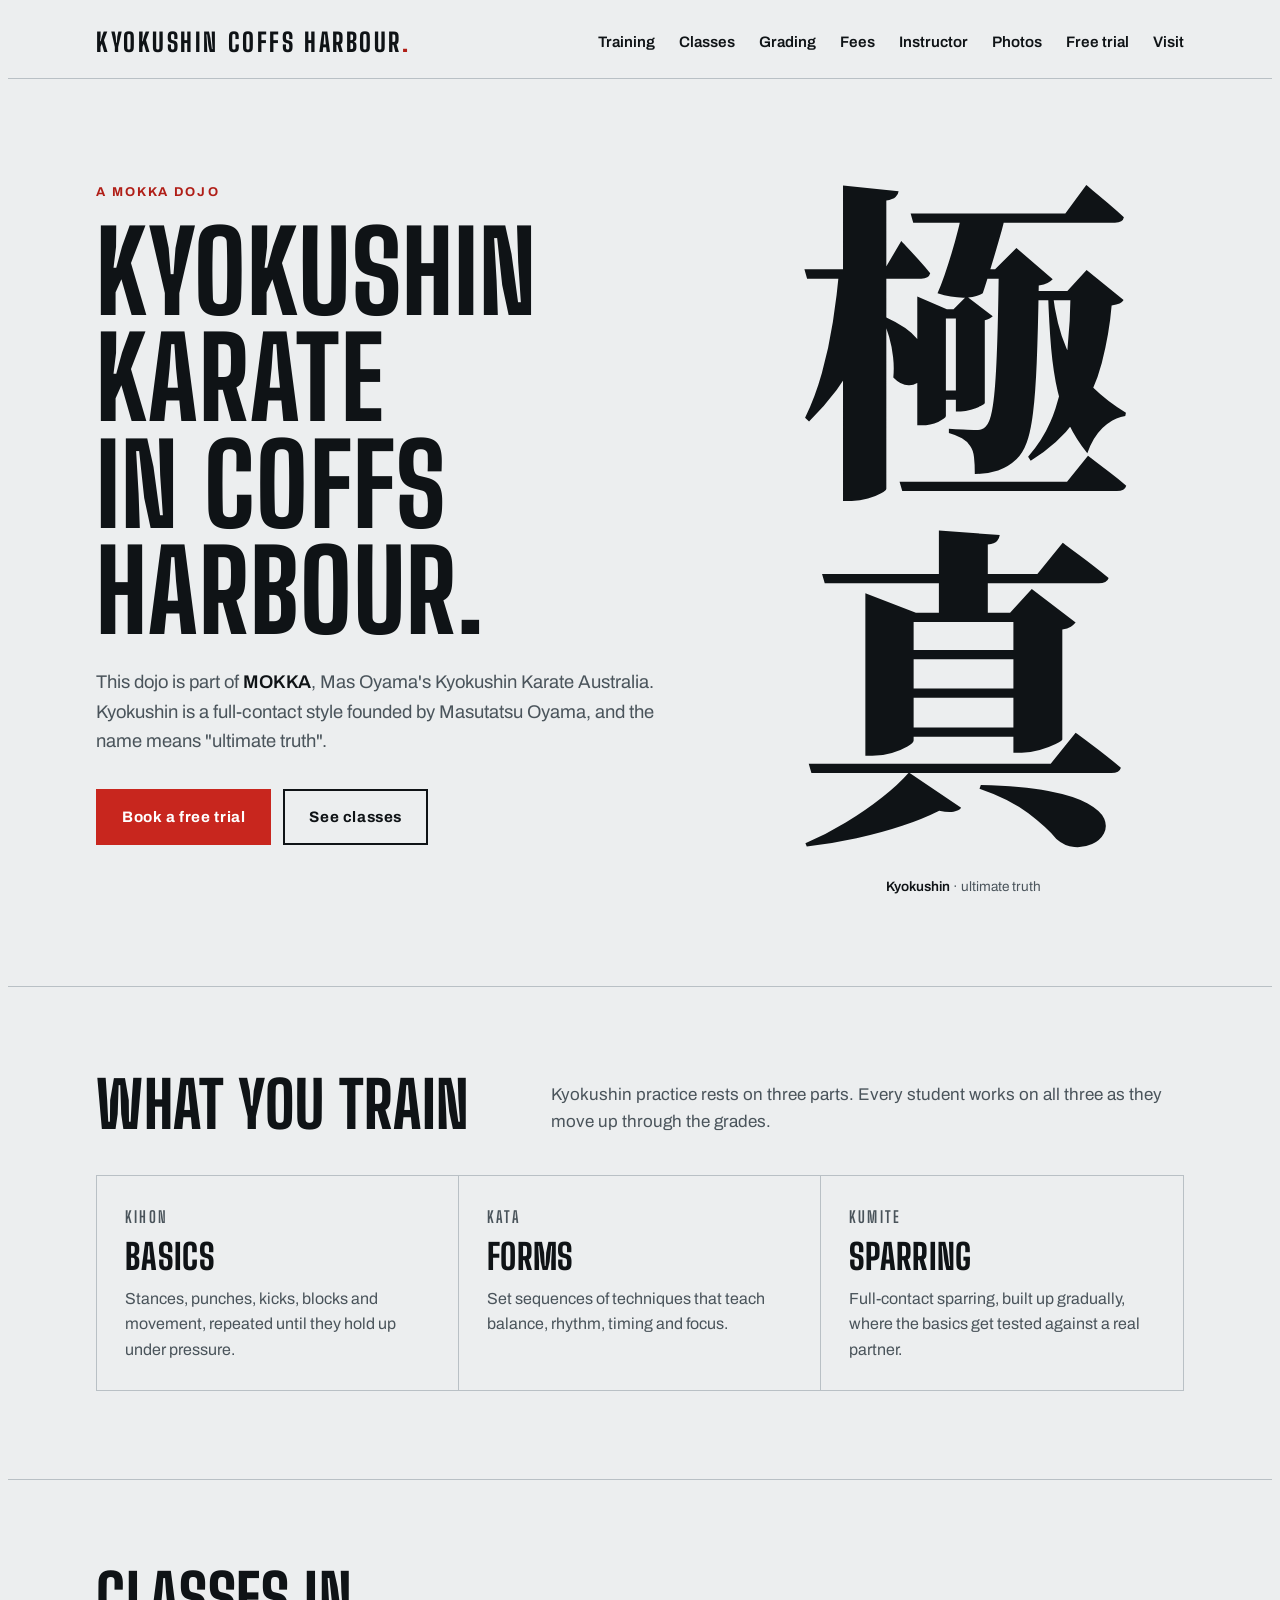
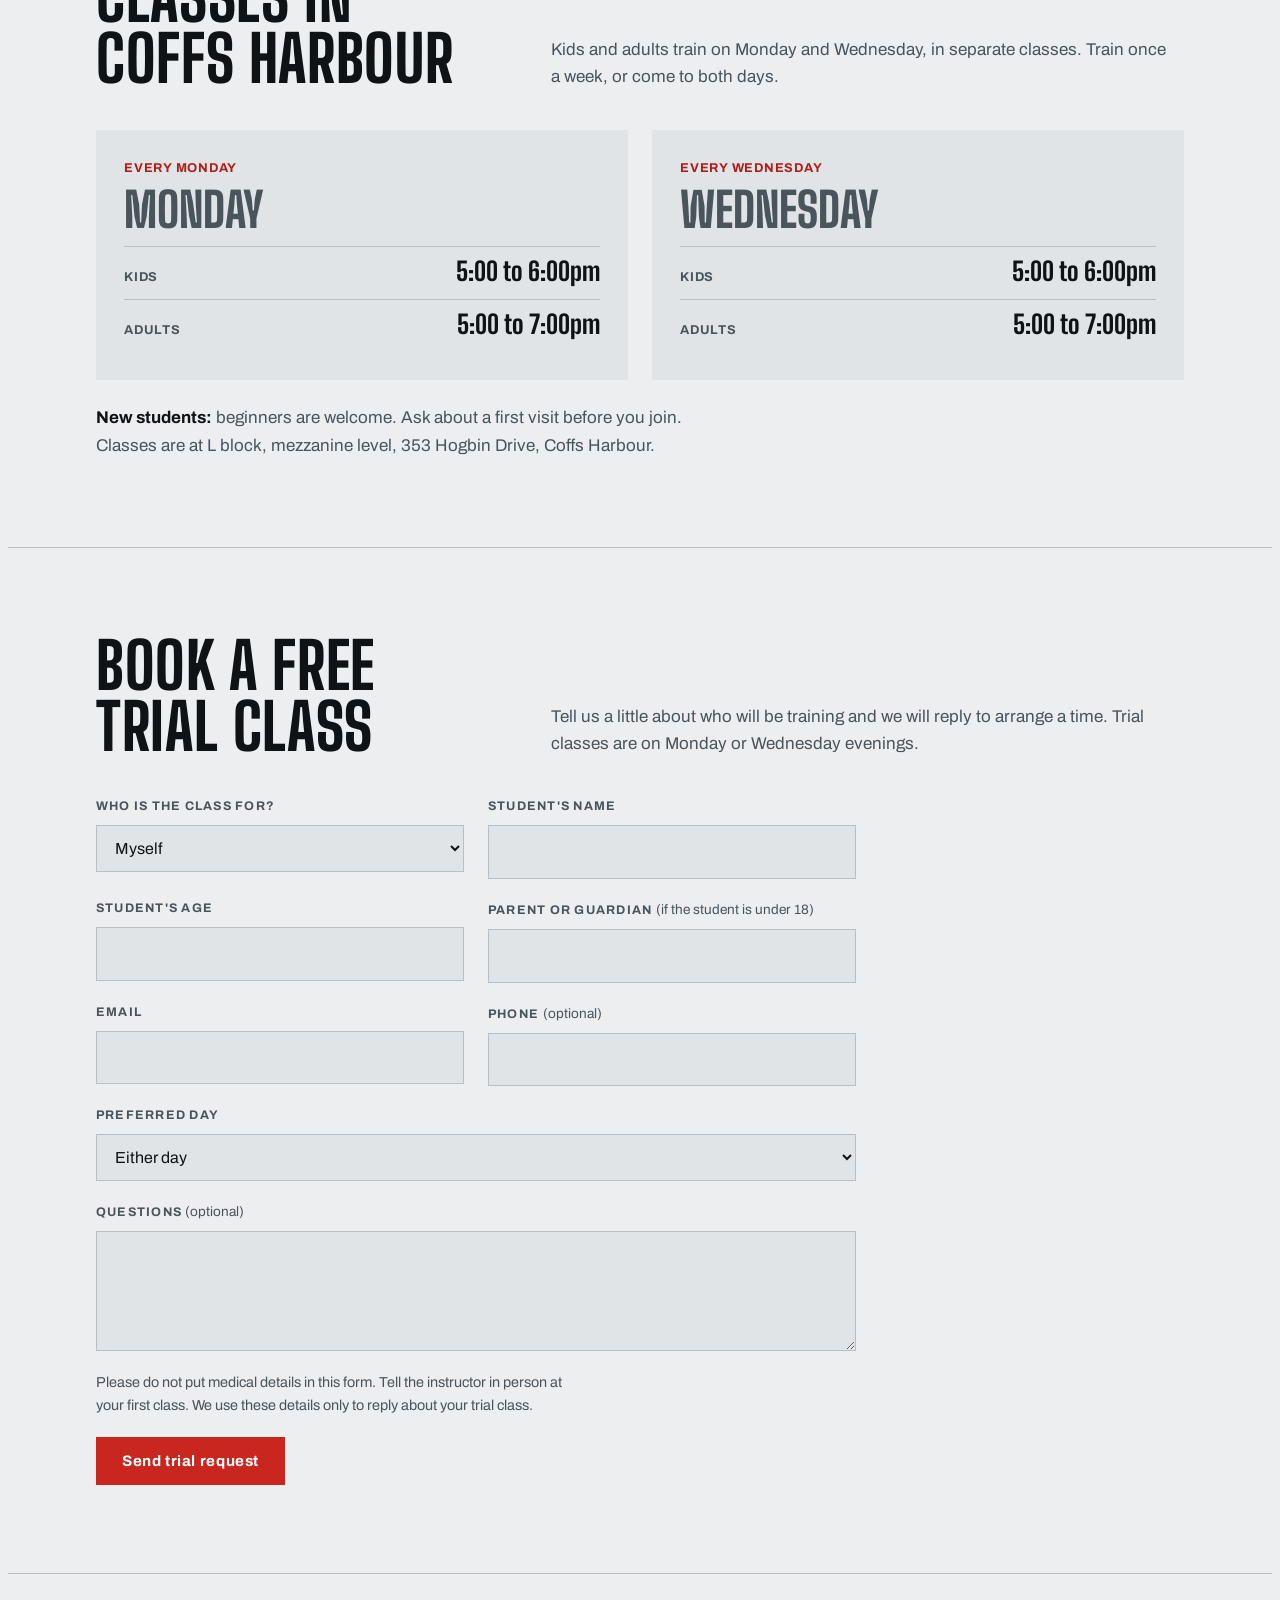
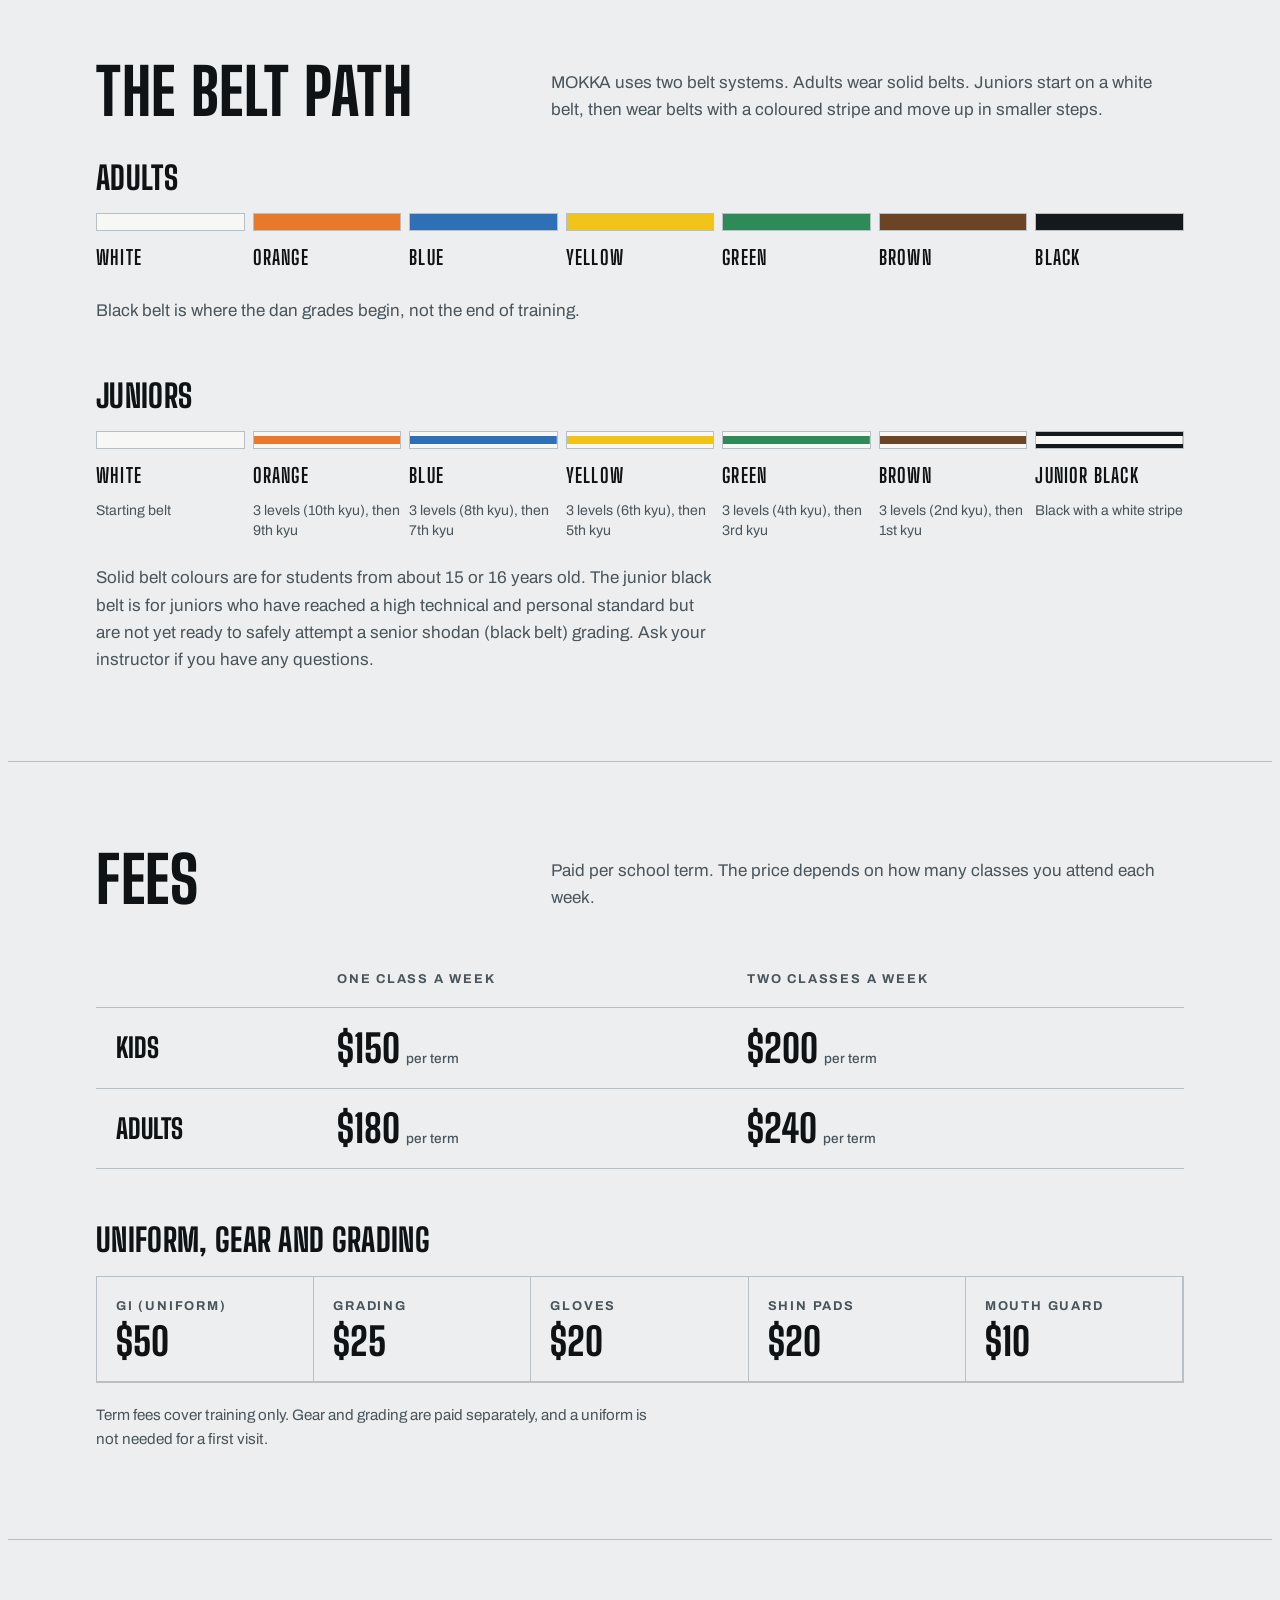
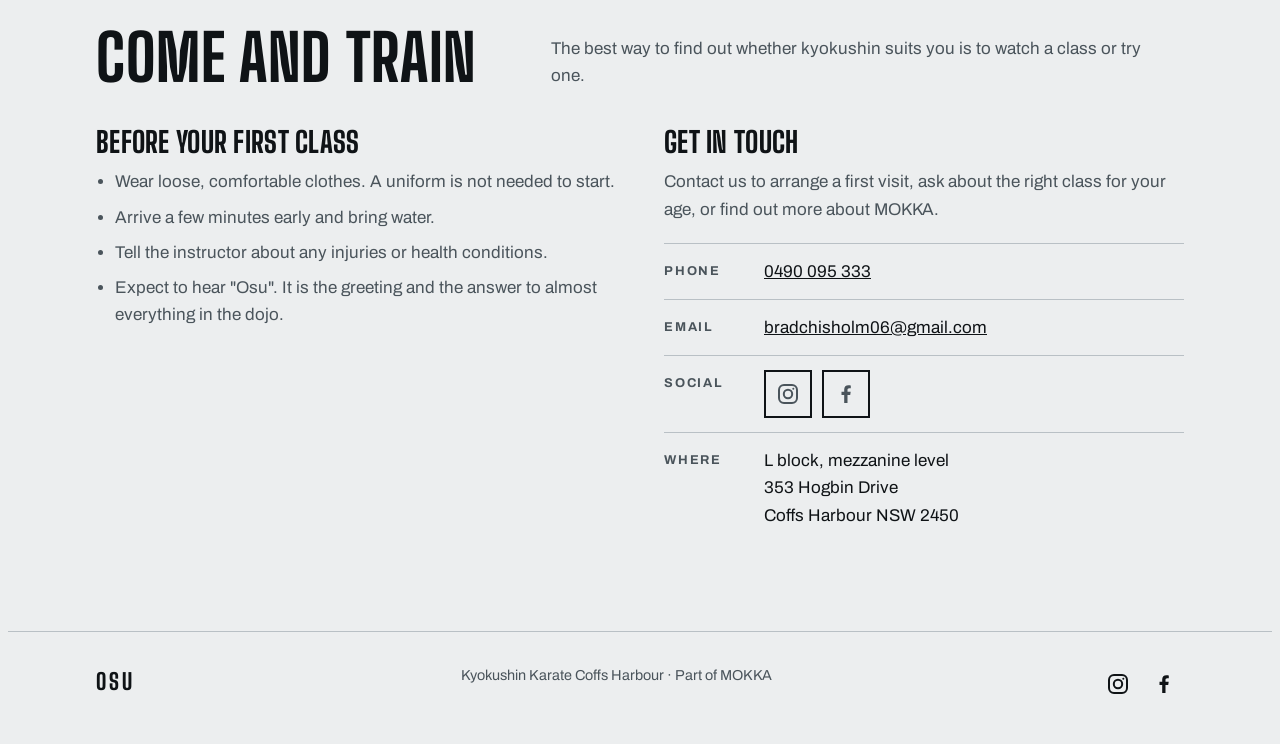
==== commit cc93d6bb: "Add files via upload" ====
--- a/index.html
+++ b/index.html
@@ -11,6 +11,7 @@
 <link rel="stylesheet" href="https://fonts.googleapis.com/css2?family=Big+Shoulders+Display:wght@700;800&family=Archivo:wght@400;500;600;700&display=swap">
 <link rel="stylesheet" href="https://fonts.googleapis.com/css2?family=Noto+Serif+JP:wght@900&text=%E6%A5%B5%E7%9C%9F&display=swap">
 <link rel="stylesheet" href="style.css">
+<script src="site.js"></script>
 </head>
 <body>
 <header class="bar">
@@ -161,7 +162,7 @@
     <div class="wrap">
       <div class="section-head">
         <h2>The belt path</h2>
-        <p>MOKKA uses two belt systems. Adults wear solid belts. Juniors wear a belt with a coloured stripe and move up in smaller steps.</p>
+        <p>MOKKA uses two belt systems. Adults wear solid belts. Juniors start on a white belt, then wear belts with a coloured stripe and move up in smaller steps.</p>
       </div>
       <h3 class="ladder-title">Adults</h3>
       <ol class="ladder" aria-label="Adult belt order from white to black">
@@ -176,7 +177,8 @@
       <p class="ladder-note">Black belt is where the dan grades begin, not the end of training.</p>
 
       <h3 class="ladder-title junior-title">Juniors</h3>
-      <ol class="ladder junior" aria-label="Junior belt order from orange to junior black belt">
+      <ol class="ladder junior" aria-label="Junior belt order from white to junior black belt">
+        <li style="--c: var(--belt-white)"><span class="tape"></span><span class="name">White</span><span class="detail">Starting belt</span></li>
         <li style="--c: var(--belt-orange)"><span class="tape"></span><span class="name">Orange</span><span class="detail">3 levels (10th kyu), then 9th kyu</span></li>
         <li style="--c: var(--belt-blue)"><span class="tape"></span><span class="name">Blue</span><span class="detail">3 levels (8th kyu), then 7th kyu</span></li>
         <li style="--c: var(--belt-yellow)"><span class="tape"></span><span class="name">Yellow</span><span class="detail">3 levels (6th kyu), then 5th kyu</span></li>
--- a/style.css
+++ b/style.css
@@ -200,7 +200,7 @@
   .ladder-note { margin-top: 24px; color: var(--muted); }
   .ladder-title { font-size: 2rem; margin-bottom: 20px; }
   .junior-title { margin-top: 56px; }
-  .ladder.junior { grid-template-columns: repeat(6, minmax(0, 1fr)); }
+  .ladder.junior { grid-template-columns: repeat(7, minmax(0, 1fr)); }
   .ladder.junior .tape {
     background: linear-gradient(var(--c), var(--c)) center / 100% 8px no-repeat, var(--base, var(--belt-white));
   }
@@ -322,3 +322,50 @@
   nav a[aria-current="page"] { border-bottom-color: var(--accent); }
   .page-cta { margin-top: 40px; display: flex; flex-wrap: wrap; align-items: center; gap: 16px 24px; padding-top: 32px; border-top: 1px solid var(--rule); }
   .page-cta p { margin: 0; color: var(--muted); }
+
+  /* ---------- Motion ---------- */
+  /* Hover polish. Only on devices that really hover, so phones do not get stuck states. */
+  .btn, nav a, .day, .trio article, .card, .gallery img, .ladder .tape { transition: transform 0.25s ease, box-shadow 0.25s ease, background-color 0.2s ease, color 0.2s ease, border-color 0.2s ease; }
+  @media (hover: hover) {
+    .btn:hover { transform: translateY(-2px); box-shadow: 0 6px 16px rgba(0, 0, 0, 0.18); }
+    .day:hover, .card:hover { transform: translateY(-3px); box-shadow: 0 10px 24px rgba(0, 0, 0, 0.12); }
+    .trio article:hover { background: var(--surface); }
+    .ladder li:hover .tape { transform: scaleY(1.5); }
+  }
+
+  /* Hero entrance, played once on load. */
+  @media (prefers-reduced-motion: no-preference) {
+    @keyframes rise { from { opacity: 0; transform: translateY(22px); } to { opacity: 1; transform: none; } }
+    @keyframes settle { from { opacity: 0; transform: scale(0.94); } to { opacity: 1; transform: none; } }
+    .hero .eyebrow { animation: rise 0.7s ease both; }
+    .hero h1 { animation: rise 0.8s 0.1s ease both; }
+    .hero .lede { animation: rise 0.8s 0.25s ease both; }
+    .hero .actions { animation: rise 0.8s 0.4s ease both; }
+    .hero .kanji { animation: settle 1s 0.2s ease both; }
+    .hero .kanji-caption { animation: rise 0.8s 0.6s ease both; }
+  }
+
+  /* Scroll reveal. Elements are only hidden once site.js has run and tagged them. */
+  .js .reveal { opacity: 0; transform: translateY(20px); transition: opacity 0.6s ease, transform 0.6s ease; }
+  .js .reveal.in { opacity: 1; transform: none; }
+  @media (prefers-reduced-motion: reduce) {
+    .js .reveal { opacity: 1; transform: none; transition: none; }
+    .btn, nav a, .day, .trio article, .card, .gallery img, .ladder .tape { transition: none; }
+    .btn:hover, .day:hover, .card:hover, .ladder li:hover .tape { transform: none; }
+  }
+
+  /* Photo gallery: zoom on hover and a full-screen viewer. */
+  .gallery figure { overflow: hidden; }
+  .zoom { display: block; width: 100%; padding: 0; margin: 0; border: 0; background: none; cursor: zoom-in; overflow: hidden; }
+  @media (hover: hover) { .zoom:hover img { transform: scale(1.04); } }
+  .lb { position: fixed; inset: 0; z-index: 100; display: grid; grid-template-rows: minmax(0, 1fr) auto; place-items: center; gap: 12px; padding: 56px 16px 20px; background: rgba(5, 8, 10, 0.93); opacity: 0; visibility: hidden; transition: opacity 0.25s ease, visibility 0.25s; }
+  .lb.open { opacity: 1; visibility: visible; }
+  .lb img { max-width: 100%; max-height: 100%; width: auto; height: auto; object-fit: contain; border: 0; transition: opacity 0.2s ease; }
+  .lb img.swap { opacity: 0; }
+  .lb-cap { color: #D5DCE2; font-size: 0.95rem; text-align: center; min-height: 1.5em; }
+  .lb button { position: absolute; width: 48px; height: 48px; border: 0; border-radius: 50%; background: rgba(255, 255, 255, 0.14); color: #fff; font: inherit; font-size: 1.6rem; line-height: 1; cursor: pointer; display: grid; place-items: center; }
+  .lb button:hover { background: rgba(255, 255, 255, 0.28); }
+  .lb-close { top: 8px; right: 8px; }
+  .lb-prev { left: 8px; top: 50%; transform: translateY(-50%); }
+  .lb-next { right: 8px; top: 50%; transform: translateY(-50%); }
+  @media (prefers-reduced-motion: reduce) { .lb, .lb img { transition: none; } }
